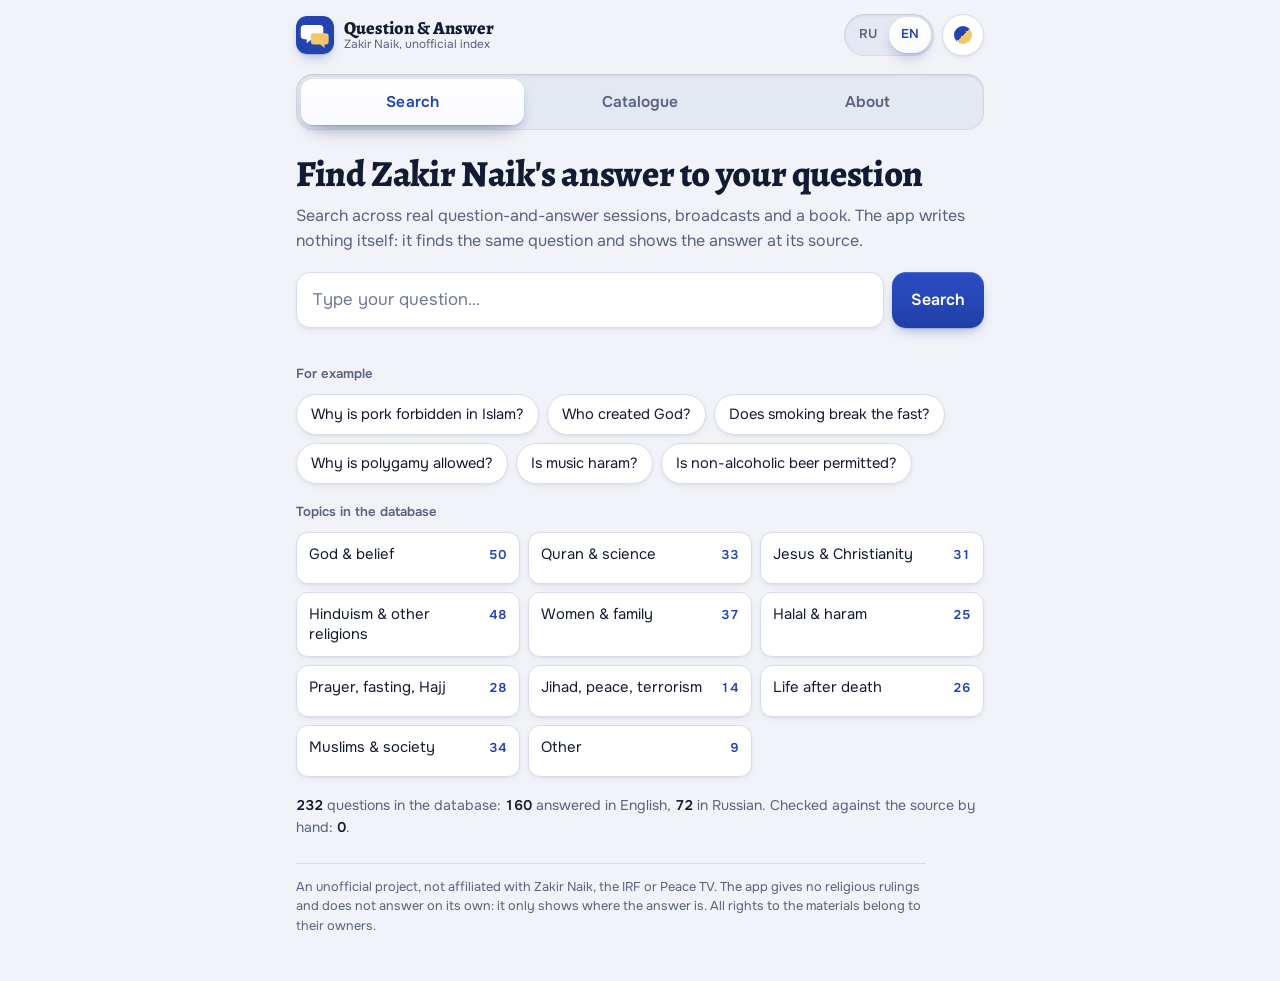
==== index.html @ f10467a1 "Приложение «Вопрос — ответ», версия 2 Поиск по вопросам-ответам Закира Найка: приложение находит так" ====
<!DOCTYPE html>
<html lang="ru">
<head>
<meta charset="utf-8">
<meta name="viewport" content="width=device-width, initial-scale=1">
<title>Поиск по Q&amp;A Закира Найка</title>
<meta name="description" content="Неофициальный указатель: вопрос пользователя — реальный ответ Закира Найка со ссылкой на источник. Search index of Zakir Naik's Q&amp;A sessions, in Russian and English.">
<meta name="theme-color" content="#070D22">
<link rel="manifest" href="manifest.webmanifest">
<link rel="icon" href="icons/icon.svg" type="image/svg+xml">
<link rel="apple-touch-icon" href="icons/icon-192.png">
<script>
/* Тема ставится до отрисовки, чтобы страница не мигала. */
(function () {
  var s = null;
  try { s = localStorage.getItem("qa.skin"); } catch (e) {}
  var root = document.documentElement;
  if (s !== "light" && s !== "navy" && s !== "emerald") {
    var host = root.getAttribute("data-theme");
    var dark = host ? host === "dark" : !!(window.matchMedia && matchMedia("(prefers-color-scheme: dark)").matches);
    s = dark ? "navy" : "light";
  }
  root.setAttribute("data-skin", s);
})();
</script>
<link rel="preconnect" href="https://fonts.googleapis.com">
<link rel="preconnect" href="https://fonts.gstatic.com" crossorigin>
<link rel="stylesheet" href="https://fonts.googleapis.com/css2?family=Alegreya:ital,wght@0,500;0,700;0,800;1,500&family=Onest:wght@400;500;600;700&display=swap">
<link rel="stylesheet" href="styles.css">
</head>
<body>
<div class="app">

  <header class="topbar">
    <a class="brand" href="#search">
      <svg width="38" height="38" viewBox="0 0 64 64" aria-hidden="true">
        <rect class="i-bg" width="64" height="64" rx="15"/>
        <path class="i-a" d="M14 15h26a6 6 0 0 1 6 6v12a6 6 0 0 1-6 6H26l-8 7v-7h-4a6 6 0 0 1-6-6V21a6 6 0 0 1 6-6z"/>
        <path class="i-b" d="M30 29h20a5 5 0 0 1 5 5v9a5 5 0 0 1-5 5h-2v6l-7-6h-11a5 5 0 0 1-5-5v-9a5 5 0 0 1 5-5z"/>
      </svg>
      <span><b data-i18n="brand">Вопрос — ответ</b><small data-i18n="brandSub">Закир Найк, неофициальный указатель</small></span>
    </a>
    <div class="controls">
      <div class="lang" role="group" aria-label="Язык / Language">
        <button type="button" data-lang="ru" aria-pressed="true">RU</button>
        <button type="button" data-lang="en" aria-pressed="false">EN</button>
      </div>
      <div class="skin">
        <button class="skin-btn" type="button" id="skin-btn" aria-haspopup="true" aria-expanded="false" aria-controls="skin-menu" data-i18n-aria="skinLabel" aria-label="Оформление"><i></i></button>
        <div class="skin-menu" id="skin-menu" role="menu">
          <button type="button" role="menuitemradio" data-skin-set="auto" aria-checked="true"><span class="sw" style="--a:#F1F3F8;--b:#070D22"></span><span data-i18n="skinAuto">Как в системе</span><span class="tick">✓</span></button>
          <button type="button" role="menuitemradio" data-skin-set="light" aria-checked="false"><span class="sw" style="--a:#FFFFFF;--b:#2343B0"></span><span data-i18n="skinLight">Светлая</span><span class="tick">✓</span></button>
          <button type="button" role="menuitemradio" data-skin-set="navy" aria-checked="false"><span class="sw" style="--a:#0D1634;--b:#5CC8FF"></span><span data-i18n="skinNavy">Тёмно-синяя</span><span class="tick">✓</span></button>
          <button type="button" role="menuitemradio" data-skin-set="emerald" aria-checked="false"><span class="sw" style="--a:#0D1A15;--b:#5FE3B0"></span><span data-i18n="skinEmerald">Изумрудная</span><span class="tick">✓</span></button>
        </div>
      </div>
    </div>
  </header>

  <nav class="tabs" id="tabs" aria-label="Разделы">
    <span class="thumb" aria-hidden="true"></span>
    <a href="#search" data-view="search" data-i18n="tabSearch" aria-current="page">Поиск</a>
    <a href="#catalog" data-view="catalog" data-i18n="tabCatalog">Каталог</a>
    <a href="#about" data-view="about" data-i18n="tabAbout">О проекте</a>
  </nav>

  <main>
    <!-- ПОИСК -->
    <section class="view" id="view-search">
      <div class="block">
        <h1 data-i18n="h1">Найдите ответ Закира Найка на ваш вопрос</h1>
        <p class="lead" data-i18n="lead">Поиск по реальным сессиям вопросов и ответов, эфирам и книге. Приложение ничего не сочиняет: оно находит такой же вопрос и показывает ответ в источнике.</p>
      </div>

      <form class="search" id="form" role="search">
        <div class="field">
          <input id="q" type="search" autocomplete="off" enterkeyhint="search" data-i18n-ph="placeholder" data-i18n-aria="qLabel" placeholder="Напишите вопрос…" aria-label="Ваш вопрос">
          <button class="clear" type="button" id="clear" data-i18n-aria="clear" aria-label="Очистить" hidden>×</button>
        </div>
        <button class="btn go" type="submit" data-i18n="find">Найти</button>
      </form>

      <section class="results" id="out" aria-live="polite"></section>

      <div id="rest" class="view">
        <div class="block">
          <p class="label" data-i18n="tryLabel">Например</p>
          <div class="chips" id="examples"></div>
        </div>
        <div class="block">
          <p class="label" data-i18n="topicsLabel">Темы в базе</p>
          <div class="topics" id="topics"></div>
        </div>
        <p class="stats" id="stats"></p>
      </div>
    </section>

    <!-- КАТАЛОГ -->
    <section class="view" id="view-catalog" hidden>
      <div class="block">
        <h1 data-i18n="catTitle">Все вопросы в базе</h1>
        <p class="lead" data-i18n="catLead">Вопросы сгруппированы по источникам. Нажмите на вопрос, чтобы открыть ответ.</p>
      </div>
      <div class="filters">
        <label><span data-i18n="fTopic">Тема</span><select id="f-topic"></select></label>
        <label><span data-i18n="fType">Вид источника</span><select id="f-type"></select></label>
        <label><span data-i18n="fLang">Язык ответа</span><select id="f-lang"></select></label>
        <label><span data-i18n="fText">Слово в вопросе</span><input id="f-text" type="search" autocomplete="off"></label>
      </div>
      <p class="stats" id="cat-count"></p>
      <div class="groups" id="groups"></div>
    </section>

    <!-- О ПРОЕКТЕ -->
    <section class="view" id="view-about" hidden>
      <div id="about"></div>
    </section>
  </main>

  <p class="foot" data-i18n="foot">Неофициальный проект. Не связан с Закиром Найком, IRF и Peace TV. Приложение не даёт религиозных заключений и не отвечает от себя: оно только показывает, где находится ответ. Права на материалы принадлежат их правообладателям.</p>
</div>

<noscript><p style="padding:16px">Для работы поиска нужен JavaScript. JavaScript is required.</p></noscript>
<script src="search.js"></script>
<script src="app.js"></script>
</body>
</html>
---- styles.css ----
/* Layout: one reading column for the phone — header, a segmented tab bar, the search field, then answer cards with a source slip.
   Three skins share one set of tokens: light (cool paper, lapis ink, soft shadows), navy (lapis night, azure glow, gold),
   emerald (green night, mint glow). Dark skins get depth from gradients, inner highlights and a neon edge. */
:root {
  /* light — the complete palette lives here */
  --bg: #F1F3F8;
  --bg-art: none;
  --surface: #FFFFFF;
  --surface-top: #FFFFFF;
  --sunken: #E4E8F2;
  --fg: #131A33;
  --muted: #586282;
  --line: #D6DCEB;
  --accent: #2343B0;
  --accent-2: #2343B0;
  --accent-fg: #FFFFFF;
  --accent-soft: #E4EAFB;
  --warn: #7F590C;
  --warn-soft: #F6EBCF;
  --none: #8B3A2F;
  --none-soft: #F6E3DF;

  --e1: 0 1px 2px rgba(19, 26, 51, .05), 0 3px 8px -2px rgba(19, 26, 51, .07);
  --e2: 0 1px 2px rgba(19, 26, 51, .06), 0 14px 30px -12px rgba(19, 26, 51, .22), 0 4px 10px -4px rgba(35, 67, 176, .10);
  --e-press: inset 0 1px 3px rgba(19, 26, 51, .14), inset 0 0 0 1px rgba(19, 26, 51, .03);
  --thumb-bg: linear-gradient(180deg, #FFFFFF, #F9FAFD);
  --thumb-shadow: 0 1px 1px rgba(19, 26, 51, .10), 0 5px 12px -3px rgba(35, 67, 176, .26), 0 14px 22px -14px rgba(19, 26, 51, .40);
  --tab-on: #2343B0;
  --neon-text: none;
  --ring: 0 0 0 3px rgba(35, 67, 176, .18);
  --btn-bg: linear-gradient(180deg, #2B4DC2, #2040A8);
  --btn-shadow: 0 1px 1px rgba(19, 26, 51, .14), 0 6px 14px -6px rgba(35, 67, 176, .55), inset 0 1px 0 rgba(255, 255, 255, .18);
  --edge: #2343B0;
  --edge-glow: none;
  --icon-a: #FFFFFF;
  --icon-b: #F2C76B;

  --display: "Alegreya", "PT Serif", Georgia, "Times New Roman", serif;
  --body: "Onest", system-ui, -apple-system, "Segoe UI", Roboto, "Helvetica Neue", sans-serif;
  --radius: 14px;
  --ease: cubic-bezier(.2, .8, .2, 1);
  --spring: cubic-bezier(.3, 1.35, .5, 1);
  color-scheme: light;
}

/* navy — used for "auto" when the system or the host is dark, and when chosen */
@media (prefers-color-scheme: dark) {
  :root:not([data-theme="light"]):not([data-skin]) {
    --bg: #070D22; --bg-art: radial-gradient(900px 420px at 50% -120px, rgba(92, 200, 255, .13), transparent 70%);
    --surface: #0D1634; --surface-top: #142149; --sunken: #050A1B;
    --fg: #E8EDFF; --muted: #9AA7D1; --line: #24325F;
    --accent: #5CC8FF; --accent-2: #8E9BFF; --accent-fg: #04122B; --accent-soft: #11305C;
    --warn: #F2C76B; --warn-soft: #3A2E12; --none: #FF9F8F; --none-soft: #3B1A1D;
    --e1: inset 0 1px 0 rgba(255, 255, 255, .06), 0 10px 22px -14px rgba(0, 0, 0, .85);
    --e2: inset 0 1px 0 rgba(255, 255, 255, .09), 0 0 0 1px rgba(92, 200, 255, .22), 0 0 26px -6px rgba(92, 200, 255, .32), 0 22px 44px -22px rgba(0, 0, 0, .95);
    --e-press: inset 0 2px 7px rgba(0, 0, 0, .65), inset 0 0 0 1px rgba(255, 255, 255, .04), 0 1px 0 rgba(255, 255, 255, .05);
    --thumb-bg: linear-gradient(180deg, #1F3170, #111D48);
    --thumb-shadow: inset 0 1px 0 rgba(255, 255, 255, .18), inset 0 -10px 14px -10px rgba(92, 200, 255, .45), 0 0 0 1px rgba(92, 200, 255, .60), 0 0 20px rgba(92, 200, 255, .42), 0 10px 20px -8px rgba(0, 0, 0, .9);
    --tab-on: #BFE9FF; --neon-text: 0 0 12px rgba(92, 200, 255, .75);
    --ring: 0 0 0 1px rgba(92, 200, 255, .8), 0 0 0 4px rgba(92, 200, 255, .18), 0 0 24px rgba(92, 200, 255, .28);
    --btn-bg: linear-gradient(180deg, #7AD5FF, #3FB4F2);
    --btn-shadow: inset 0 1px 0 rgba(255, 255, 255, .45), 0 0 0 1px rgba(92, 200, 255, .5), 0 0 18px rgba(92, 200, 255, .40), 0 10px 18px -10px rgba(0, 0, 0, .9);
    --edge: #5CC8FF; --edge-glow: 0 0 12px rgba(92, 200, 255, .9);
    --icon-a: #04122B; --icon-b: #F2C76B;
    color-scheme: dark;
  }
}
:root[data-theme="dark"]:not([data-skin]),
:root[data-skin="navy"] {
  --bg: #070D22; --bg-art: radial-gradient(900px 420px at 50% -120px, rgba(92, 200, 255, .13), transparent 70%);
  --surface: #0D1634; --surface-top: #142149; --sunken: #050A1B;
  --fg: #E8EDFF; --muted: #9AA7D1; --line: #24325F;
  --accent: #5CC8FF; --accent-2: #8E9BFF; --accent-fg: #04122B; --accent-soft: #11305C;
  --warn: #F2C76B; --warn-soft: #3A2E12; --none: #FF9F8F; --none-soft: #3B1A1D;
  --e1: inset 0 1px 0 rgba(255, 255, 255, .06), 0 10px 22px -14px rgba(0, 0, 0, .85);
  --e2: inset 0 1px 0 rgba(255, 255, 255, .09), 0 0 0 1px rgba(92, 200, 255, .22), 0 0 26px -6px rgba(92, 200, 255, .32), 0 22px 44px -22px rgba(0, 0, 0, .95);
  --e-press: inset 0 2px 7px rgba(0, 0, 0, .65), inset 0 0 0 1px rgba(255, 255, 255, .04), 0 1px 0 rgba(255, 255, 255, .05);
  --thumb-bg: linear-gradient(180deg, #1F3170, #111D48);
  --thumb-shadow: inset 0 1px 0 rgba(255, 255, 255, .18), inset 0 -10px 14px -10px rgba(92, 200, 255, .45), 0 0 0 1px rgba(92, 200, 255, .60), 0 0 20px rgba(92, 200, 255, .42), 0 10px 20px -8px rgba(0, 0, 0, .9);
  --tab-on: #BFE9FF; --neon-text: 0 0 12px rgba(92, 200, 255, .75);
  --ring: 0 0 0 1px rgba(92, 200, 255, .8), 0 0 0 4px rgba(92, 200, 255, .18), 0 0 24px rgba(92, 200, 255, .28);
  --btn-bg: linear-gradient(180deg, #7AD5FF, #3FB4F2);
  --btn-shadow: inset 0 1px 0 rgba(255, 255, 255, .45), 0 0 0 1px rgba(92, 200, 255, .5), 0 0 18px rgba(92, 200, 255, .40), 0 10px 18px -10px rgba(0, 0, 0, .9);
  --edge: #5CC8FF; --edge-glow: 0 0 12px rgba(92, 200, 255, .9);
  --icon-a: #04122B; --icon-b: #F2C76B;
  color-scheme: dark;
}
:root[data-skin="emerald"] {
  --bg: #07110D; --bg-art: radial-gradient(900px 420px at 50% -120px, rgba(95, 227, 176, .12), transparent 70%);
  --surface: #0D1A15; --surface-top: #142A22; --sunken: #040B08;
  --fg: #E3EFE9; --muted: #93AAA0; --line: #203A30;
  --accent: #5FE3B0; --accent-2: #9BE86A; --accent-fg: #04160F; --accent-soft: #113A2C;
  --warn: #E7C873; --warn-soft: #33290F; --none: #F0A48E; --none-soft: #36201A;
  --e1: inset 0 1px 0 rgba(255, 255, 255, .05), 0 10px 22px -14px rgba(0, 0, 0, .85);
  --e2: inset 0 1px 0 rgba(255, 255, 255, .08), 0 0 0 1px rgba(95, 227, 176, .22), 0 0 26px -6px rgba(95, 227, 176, .30), 0 22px 44px -22px rgba(0, 0, 0, .95);
  --e-press: inset 0 2px 7px rgba(0, 0, 0, .65), inset 0 0 0 1px rgba(255, 255, 255, .04), 0 1px 0 rgba(255, 255, 255, .05);
  --thumb-bg: linear-gradient(180deg, #1B4A3A, #0F2A21);
  --thumb-shadow: inset 0 1px 0 rgba(255, 255, 255, .16), inset 0 -10px 14px -10px rgba(95, 227, 176, .45), 0 0 0 1px rgba(95, 227, 176, .58), 0 0 20px rgba(95, 227, 176, .38), 0 10px 20px -8px rgba(0, 0, 0, .9);
  --tab-on: #C9F7E4; --neon-text: 0 0 12px rgba(95, 227, 176, .75);
  --ring: 0 0 0 1px rgba(95, 227, 176, .8), 0 0 0 4px rgba(95, 227, 176, .18), 0 0 24px rgba(95, 227, 176, .26);
  --btn-bg: linear-gradient(180deg, #7DEDC2, #45CF9A);
  --btn-shadow: inset 0 1px 0 rgba(255, 255, 255, .45), 0 0 0 1px rgba(95, 227, 176, .5), 0 0 18px rgba(95, 227, 176, .36), 0 10px 18px -10px rgba(0, 0, 0, .9);
  --edge: #5FE3B0; --edge-glow: 0 0 12px rgba(95, 227, 176, .9);
  --icon-a: #04160F; --icon-b: #E7C873;
  color-scheme: dark;
}

* { box-sizing: border-box; }
html { -webkit-text-size-adjust: 100%; }
body {
  margin: 0;
  background-color: var(--bg);
  background-image: var(--bg-art);
  background-repeat: no-repeat;
  color: var(--fg);
  font-family: var(--body);
  font-size: 16px;
  line-height: 1.55;
  -webkit-tap-highlight-color: transparent;
}
[hidden] { display: none !important; }
a { color: var(--accent); }
button, input, select { font: inherit; color: inherit; }
:focus-visible { outline: 2px solid var(--accent); outline-offset: 2px; }
.num { font-variant-numeric: tabular-nums; }

/* smooth cross-fade while the skin changes */
:root.skin-anim, :root.skin-anim * {
  transition: background-color .35s ease, color .35s ease, border-color .35s ease, box-shadow .35s ease !important;
}

.app {
  max-width: 720px;
  margin: 0 auto;
  padding: 14px 16px 44px;
  display: flex;
  flex-direction: column;
  gap: 18px;
}

/* ---------- header ---------- */
.topbar { display: flex; align-items: center; justify-content: space-between; gap: 10px; }
.brand { display: flex; align-items: center; gap: 10px; text-decoration: none; color: var(--fg); min-width: 0; }
.brand svg { flex: none; border-radius: 11px; box-shadow: var(--btn-shadow); }
.brand .i-bg { fill: var(--accent); }
.brand .i-a { fill: var(--icon-a); }
.brand .i-b { fill: var(--icon-b); }
.brand b { font-family: var(--display); font-weight: 800; font-size: 1.14rem; line-height: 1.1; display: block; }
.brand small { display: block; color: var(--muted); font-size: .74rem; line-height: 1.25; }
.controls { display: flex; align-items: center; gap: 8px; flex: none; }

.lang { display: flex; border-radius: 99px; padding: 3px; background: var(--sunken); box-shadow: var(--e-press); }
.lang button {
  border: 0; background: transparent; cursor: pointer; border-radius: 99px;
  font-size: .8rem; font-weight: 600; min-width: 42px; min-height: 36px; color: var(--muted);
  transition: color .25s ease, background-color .25s ease, box-shadow .25s ease;
}
.lang button[aria-pressed="true"] { background: var(--thumb-bg); color: var(--tab-on); box-shadow: var(--thumb-shadow); text-shadow: var(--neon-text); }

.skin { position: relative; }
.skin-btn {
  width: 42px; height: 42px; border-radius: 50%; border: 1px solid var(--line); cursor: pointer;
  background: linear-gradient(180deg, var(--surface-top), var(--surface)); box-shadow: var(--e1);
  display: grid; place-items: center; transition: transform .2s var(--ease), box-shadow .25s ease;
}
.skin-btn:active { transform: scale(.94); }
.skin-btn i { width: 18px; height: 18px; border-radius: 50%; background: linear-gradient(135deg, var(--accent) 0 50%, var(--icon-b) 50% 100%); box-shadow: var(--edge-glow); }
.skin-menu {
  position: absolute; z-index: 20; right: 0; top: calc(100% + 8px); width: 208px; padding: 6px;
  background: linear-gradient(180deg, var(--surface-top), var(--surface)); border: 1px solid var(--line); border-radius: 14px; box-shadow: var(--e2);
  display: flex; flex-direction: column; gap: 2px;
  transform-origin: calc(100% - 20px) 0;
  opacity: 0; transform: translateY(-8px) scale(.94); visibility: hidden; pointer-events: none;
  transition: opacity .2s ease, transform .28s var(--spring), visibility 0s linear .28s;
}
.skin-menu.open { opacity: 1; transform: none; visibility: visible; pointer-events: auto; transition: opacity .2s ease, transform .28s var(--spring), visibility 0s; }
.skin-menu button {
  display: grid; grid-template-columns: 26px minmax(0, 1fr) 16px; align-items: center; gap: 10px;
  border: 0; background: transparent; cursor: pointer; border-radius: 10px; padding: 9px 10px; min-height: 44px; text-align: left; font-size: .94rem;
}
.skin-menu button:hover { background: var(--accent-soft); }
.skin-menu .sw { width: 26px; height: 26px; border-radius: 50%; border: 1px solid rgba(128, 140, 180, .45); background: linear-gradient(135deg, var(--a) 0 50%, var(--b) 50% 100%); }
.skin-menu .tick { color: var(--accent); font-weight: 700; visibility: hidden; }
.skin-menu button[aria-checked="true"] .tick { visibility: visible; }
.skin-menu button[aria-checked="true"] { font-weight: 600; }

/* ---------- tabs: a pressed-in track and a raised thumb that slides ---------- */
.tabs {
  position: relative; isolation: isolate;
  display: grid; grid-template-columns: repeat(3, minmax(0, 1fr)); gap: 4px;
  padding: 5px; border-radius: 17px; background: var(--sunken); box-shadow: var(--e-press);
}
.tabs .thumb {
  position: absolute; z-index: 0; top: 5px; bottom: 5px; left: 5px;
  width: calc((100% - 18px) / 3); border-radius: 12px;
  background: var(--thumb-bg); box-shadow: var(--thumb-shadow);
  transform: translateX(calc(var(--i, 0) * (100% + 4px)));
  transition: transform .46s var(--spring);
}
.tabs a {
  position: relative; z-index: 1;
  text-align: center; text-decoration: none; color: var(--muted); font-weight: 600; font-size: .97rem; letter-spacing: .005em;
  padding: 10px 6px; border-radius: 12px; min-height: 46px; display: flex; align-items: center; justify-content: center;
  transition: color .3s ease, text-shadow .3s ease;
}
.tabs a:hover { color: var(--fg); }
.tabs a[aria-current="page"] { color: var(--tab-on); text-shadow: var(--neon-text); }

/* ---------- search ---------- */
.view { display: flex; flex-direction: column; gap: 18px; }
h1 { font-family: var(--display); font-weight: 800; font-size: clamp(1.7rem, 6.6vw, 2.3rem); line-height: 1.1; margin: 6px 0 0; text-wrap: balance; letter-spacing: -.01em; }
h2 { font-family: var(--display); font-weight: 700; font-size: 1.28rem; line-height: 1.2; margin: 0; text-wrap: balance; }
.lead { color: var(--muted); margin: 0; max-width: 62ch; }

.search { display: flex; gap: 8px; align-items: stretch; }
.search .field { position: relative; flex: 1; min-width: 0; }
.search input {
  width: 100%; min-height: 56px; padding: 12px 44px 12px 16px;
  border: 1.5px solid var(--line); border-radius: var(--radius);
  background: linear-gradient(180deg, var(--surface), var(--surface-top)); font-size: 1.05rem; box-shadow: var(--e1);
  transition: border-color .25s ease, box-shadow .3s ease;
}
.search input::placeholder { color: var(--muted); opacity: .85; }
.search input:focus { outline: none; border-color: var(--accent); box-shadow: var(--ring); }
.search input::-webkit-search-cancel-button { display: none; }
.search .clear {
  position: absolute; right: 4px; top: 50%; transform: translateY(-50%);
  width: 40px; height: 40px; border: 0; background: transparent; color: var(--muted); cursor: pointer; font-size: 1.3rem; line-height: 1; border-radius: 8px;
}
.btn {
  display: inline-flex; align-items: center; justify-content: center; gap: 8px;
  min-height: 44px; padding: 9px 16px; border-radius: 11px; cursor: pointer;
  font-weight: 600; font-size: .95rem; text-decoration: none; text-align: center;
  border: 0; background: var(--btn-bg); color: var(--accent-fg); box-shadow: var(--btn-shadow);
  transition: transform .18s var(--ease), box-shadow .25s ease, filter .2s ease;
}
.btn:hover { filter: brightness(1.06); }
.btn:active { transform: translateY(1px) scale(.985); }
.btn.ghost { background: transparent; color: var(--accent); box-shadow: inset 0 0 0 1.5px var(--accent); }
.btn.quiet { background: transparent; color: var(--muted); font-weight: 500; box-shadow: inset 0 0 0 1px var(--line); }
.btn.go { min-width: 92px; min-height: 56px; border-radius: var(--radius); font-size: 1rem; }
.btn[aria-expanded="true"] { filter: saturate(.85); }

.block { display: flex; flex-direction: column; gap: 10px; }
.label { font-size: .82rem; font-weight: 600; color: var(--muted); margin: 0; }
.chips { display: flex; flex-wrap: wrap; gap: 8px; }
.chip {
  border: 1px solid var(--line); background: linear-gradient(180deg, var(--surface-top), var(--surface)); color: var(--fg); cursor: pointer;
  border-radius: 99px; padding: 8px 14px; font-size: .92rem; min-height: 40px; text-align: left; box-shadow: var(--e1);
  transition: border-color .2s ease, transform .18s var(--ease);
}
.chip:hover { border-color: var(--accent); }
.chip:active { transform: scale(.97); }

.topics { display: grid; grid-template-columns: repeat(2, minmax(0, 1fr)); gap: 8px; }
@media (min-width: 560px) { .topics { grid-template-columns: repeat(3, minmax(0, 1fr)); } }
.topic {
  display: flex; justify-content: space-between; align-items: baseline; gap: 8px;
  border: 1px solid var(--line); background: linear-gradient(180deg, var(--surface-top), var(--surface)); color: var(--fg); cursor: pointer;
  border-radius: 12px; padding: 12px; text-align: left; min-height: 52px; font-size: .93rem; line-height: 1.3; box-shadow: var(--e1);
  transition: border-color .2s ease, transform .18s var(--ease);
}
.topic:hover { border-color: var(--accent); }
.topic:active { transform: scale(.98); }
.topic span:last-child { font-size: .8rem; color: var(--accent); font-variant-numeric: tabular-nums; font-weight: 600; }
.stats { color: var(--muted); font-size: .88rem; margin: 0; }
.stats b { color: var(--fg); font-weight: 600; font-variant-numeric: tabular-nums; }

/* ---------- results ---------- */
.results { display: flex; flex-direction: column; gap: 12px; }
.status { display: flex; flex-direction: column; gap: 6px; align-items: flex-start; }
.pill {
  font-size: .78rem; font-weight: 600; padding: 4px 11px 4px 9px; border-radius: 99px;
  display: inline-flex; align-items: center; gap: 7px;
}
.pill::before { content: ""; width: 7px; height: 7px; border-radius: 50%; background: currentColor; box-shadow: 0 0 8px currentColor; }
.pill.ok { background: var(--accent-soft); color: var(--accent); }
.pill.near { background: var(--warn-soft); color: var(--warn); }
.pill.none { background: var(--none-soft); color: var(--none); }
.status p { margin: 0; color: var(--muted); max-width: 62ch; }
.subhead { margin: 10px 0 0; font-size: .82rem; font-weight: 600; color: var(--muted); }

.card {
  position: relative;
  background: linear-gradient(180deg, var(--surface-top), var(--surface)); border: 1px solid var(--line); border-radius: var(--radius);
  padding: 14px 16px; display: flex; flex-direction: column; gap: 10px; min-width: 0; box-shadow: var(--e1);
}
.card.top { border-color: transparent; box-shadow: var(--e2); padding-left: 20px; }
.card.top::before {
  content: ""; position: absolute; left: 7px; top: 14px; bottom: 14px; width: 3px; border-radius: 3px;
  background: linear-gradient(180deg, var(--edge), var(--accent-2)); box-shadow: var(--edge-glow);
}
.eyebrow { display: flex; flex-wrap: wrap; gap: 4px 10px; align-items: center; font-size: .78rem; color: var(--muted); }
.eyebrow .kind { color: var(--accent); font-weight: 600; }
.eyebrow .flag { border: 1px solid var(--line); border-radius: 6px; padding: 0 6px; }
.eyebrow .flag.warn { color: var(--warn); border-color: transparent; background: var(--warn-soft); }
.eyebrow .score { margin-left: auto; font-variant-numeric: tabular-nums; }
.q { margin: 0; font-weight: 600; font-size: 1.04rem; line-height: 1.35; overflow-wrap: anywhere; }
.card.top .q { font-family: var(--display); font-weight: 700; font-size: 1.42rem; line-height: 1.18; }
.orig { margin: -4px 0 0; color: var(--muted); font-size: .88rem; font-style: italic; overflow-wrap: anywhere; }
.actions { display: flex; flex-wrap: wrap; gap: 8px; }
.actions .btn { flex: 1 1 auto; }
.actions .btn.quiet { flex: 0 0 auto; }
.btn.icon { width: 46px; padding: 0; }

/* things that drop open: the player, the reader, a catalogue card */
.reveal { display: grid; grid-template-rows: 0fr; opacity: 0; transition: grid-template-rows .42s var(--ease), opacity .3s ease; }
.reveal > .reveal-in { min-height: 0; overflow: hidden; }
.reveal.open { grid-template-rows: 1fr; opacity: 1; }
.reveal.done > .reveal-in { overflow: visible; }
.player-slot:empty { display: none; }

/* in-app player */
.media { border-radius: 12px; overflow: hidden; background: var(--sunken); border: 1px solid var(--line); box-shadow: var(--e1); }
.media .frame { position: relative; width: 100%; aspect-ratio: 16 / 9; background: #000; }
.media .frame iframe, .media .frame video { position: absolute; inset: 0; width: 100%; height: 100%; border: 0; }
.media .poster {
  position: absolute; inset: 0; display: flex; flex-direction: column; align-items: center; justify-content: center; gap: 10px; padding: 16px; text-align: center;
  color: #E8EDFF; font-size: .9rem; line-height: 1.4;
  background: radial-gradient(420px 220px at 50% 40%, rgba(92, 200, 255, .22), transparent 70%), linear-gradient(180deg, #111D48, #070D22);
}
.media .poster .ring { width: 58px; height: 58px; border-radius: 50%; display: grid; place-items: center; font-size: 1.3rem; background: rgba(255, 255, 255, .10); box-shadow: 0 0 0 1px rgba(255, 255, 255, .28), 0 0 26px rgba(92, 200, 255, .5); }
.media .poster p { margin: 0; max-width: 34ch; }
.media-audio { padding: 12px; display: flex; flex-direction: column; gap: 10px; }
.media-audio audio { width: 100%; height: 44px; }
.speeds { display: flex; flex-wrap: wrap; gap: 5px; align-items: center; font-size: .82rem; color: var(--muted); }
.speeds button { border: 1px solid var(--line); background: transparent; border-radius: 99px; min-width: 44px; padding: 0 8px; min-height: 34px; cursor: pointer; font-size: .82rem; font-variant-numeric: tabular-nums; }
.speeds button[aria-pressed="true"] { background: var(--accent-soft); color: var(--accent); border-color: transparent; font-weight: 600; }
.media-bar { display: flex; align-items: center; gap: 10px; padding: 8px 8px 8px 12px; font-size: .84rem; color: var(--muted); min-width: 0; }
.media-bar .where { flex: 1; min-width: 0; overflow-wrap: anywhere; }
.media-bar a { font-weight: 600; white-space: nowrap; }
.media-bar .x { flex: none; width: 36px; height: 36px; border: 0; border-radius: 50%; background: transparent; color: var(--muted); cursor: pointer; font-size: 1.1rem; }
.media-bar .x:hover { background: var(--accent-soft); color: var(--accent); }

/* reader: answer text with its source line */
.reader { border: 1px solid var(--line); border-radius: 12px; background: var(--surface); box-shadow: var(--e1); overflow: hidden; }
.reader .text { padding: 14px 16px 6px; max-width: 68ch; font-family: var(--display); font-size: 1.12rem; line-height: 1.6; white-space: pre-wrap; overflow-wrap: anywhere; }
.reader .src { margin: 0; padding: 10px 16px 12px; border-top: 1px dashed var(--line); font-size: .84rem; color: var(--muted); overflow-wrap: anywhere; }
.reader .src a { font-weight: 600; }

/* source slip: the citation under every answer */
.slip { border-top: 1px dashed var(--line); padding-top: 10px; display: grid; grid-template-columns: 5.6em minmax(0, 1fr); gap: 4px 12px; font-size: .86rem; margin: 0; }
.slip dt { font-size: .78rem; color: var(--muted); padding-top: 1px; }
.slip dd { margin: 0; min-width: 0; overflow-wrap: anywhere; }
.slip .also { display: flex; flex-direction: column; gap: 2px; }
.note { margin: 0; font-size: .86rem; color: var(--muted); border-left: 2px solid var(--line); padding-left: 10px; }
.more { align-self: center; }

/* ---------- catalogue ---------- */
.filters { display: grid; grid-template-columns: repeat(2, minmax(0, 1fr)); gap: 8px; }
.filters label { display: flex; flex-direction: column; gap: 4px; font-size: .8rem; color: var(--muted); min-width: 0; }
.filters select, .filters input {
  min-height: 44px; padding: 8px 10px; border: 1.5px solid var(--line); border-radius: 11px; background: var(--surface); width: 100%; font-size: .95rem;
  transition: border-color .25s ease, box-shadow .3s ease;
}
.filters select:focus, .filters input:focus { outline: none; border-color: var(--accent); box-shadow: var(--ring); }
.groups { display: flex; flex-direction: column; gap: 8px; }
.group { background: linear-gradient(180deg, var(--surface-top), var(--surface)); border: 1px solid var(--line); border-radius: var(--radius); box-shadow: var(--e1); overflow: hidden; }
.group > summary {
  cursor: pointer; padding: 13px 14px; display: flex; gap: 10px; justify-content: space-between; align-items: center;
  font-weight: 600; line-height: 1.3; list-style: none;
}
.group > summary::-webkit-details-marker { display: none; }
.group > summary .ttl { flex: 1; min-width: 0; overflow-wrap: anywhere; }
.group > summary .cnt { font-size: .8rem; color: var(--accent); flex: none; font-variant-numeric: tabular-nums; }
.group > summary .chev { flex: none; width: 9px; height: 9px; border-right: 2px solid var(--muted); border-bottom: 2px solid var(--muted); transform: rotate(45deg) translate(-2px, -2px); transition: transform .35s var(--ease); }
.group[open] > summary .chev { transform: rotate(225deg) translate(-2px, -2px); }
.group[open].closing > summary .chev { transform: rotate(45deg) translate(-2px, -2px); }
.group .dbody { overflow: hidden; }
.rows { list-style: none; margin: 0; padding: 0 8px 8px; display: flex; flex-direction: column; }
.rows li { border-top: 1px dashed var(--line); }
.row { display: grid; grid-template-columns: 4.9em minmax(0, 1fr); gap: 10px; width: 100%; text-align: left; border: 0; background: transparent; cursor: pointer; padding: 10px 6px; font-size: .93rem; line-height: 1.35; border-radius: 8px; transition: background-color .2s ease; }
.row:hover, .row[aria-expanded="true"] { background: var(--accent-soft); }
.row .loc { font-size: .78rem; color: var(--muted); font-variant-numeric: tabular-nums; padding-top: 2px; }
.rows .card { margin: 6px 0 12px; }
.empty { color: var(--muted); margin: 0; }

/* ---------- about ---------- */
.prose { display: flex; flex-direction: column; gap: 10px; max-width: 65ch; }
.prose p, .prose ul, .prose ol { margin: 0; }
.prose ul, .prose ol { padding-left: 1.2em; display: flex; flex-direction: column; gap: 6px; }
.panel { background: linear-gradient(180deg, var(--surface-top), var(--surface)); border: 1px solid var(--line); border-radius: var(--radius); padding: 14px 16px; display: flex; flex-direction: column; gap: 10px; box-shadow: var(--e1); }
.legend { display: grid; grid-template-columns: auto minmax(0, 1fr); gap: 8px 12px; align-items: start; font-size: .92rem; margin: 0; }
.legend dt { margin: 0; }
.legend dd { margin: 0; color: var(--muted); }
.srclist { list-style: none; margin: 0; padding: 0; display: flex; flex-direction: column; }
.srclist li { border-top: 1px dashed var(--line); padding: 10px 0; display: flex; flex-direction: column; gap: 2px; font-size: .92rem; }
.srclist li:first-child { border-top: 0; padding-top: 0; }
.srclist .st { font-size: .78rem; font-weight: 600; color: var(--muted); }
.srclist .st.used { color: var(--accent); }
.srclist .st.partial { color: var(--warn); }
.srclist a { font-weight: 600; overflow-wrap: anywhere; }
.srclist p { margin: 0; color: var(--muted); }
.filebox { display: flex; flex-wrap: wrap; gap: 8px; align-items: center; }
.filebox input[type="file"] { max-width: 100%; font-size: .9rem; }
.foot { color: var(--muted); font-size: .8rem; margin: 6px 0 0; border-top: 1px solid var(--line); padding-top: 14px; max-width: 70ch; }

.toast {
  position: fixed; left: 50%; bottom: 22px; z-index: 30; max-width: calc(100% - 32px);
  background: var(--fg); color: var(--bg); padding: 10px 16px; border-radius: 12px; font-size: .9rem; box-shadow: var(--e2);
  opacity: 0; transform: translate(-50%, 14px) scale(.96); pointer-events: none;
  transition: opacity .25s ease, transform .35s var(--spring);
}
.toast.show { opacity: 1; transform: translate(-50%, 0); }

/* ---------- motion that answers an action ---------- */
@keyframes rise { from { opacity: 0; transform: translateY(12px); } to { opacity: 1; transform: none; } }
@keyframes view-in { from { opacity: 0; transform: translateY(8px); } to { opacity: 1; transform: none; } }
.view.enter { animation: view-in .34s var(--ease) both; }
.results.fresh > * { animation: rise .42s var(--ease) both; animation-delay: calc(var(--n, 0) * 55ms); }

@media (prefers-reduced-motion: reduce) {
  *, *::before, *::after { animation-duration: .01ms !important; animation-delay: 0s !important; transition-duration: .01ms !important; }
}
@media (max-width: 380px) {
  .btn.go { min-width: 72px; padding: 9px 10px; }
  .slip { grid-template-columns: 4.8em minmax(0, 1fr); }
  .brand small { display: none; }
}
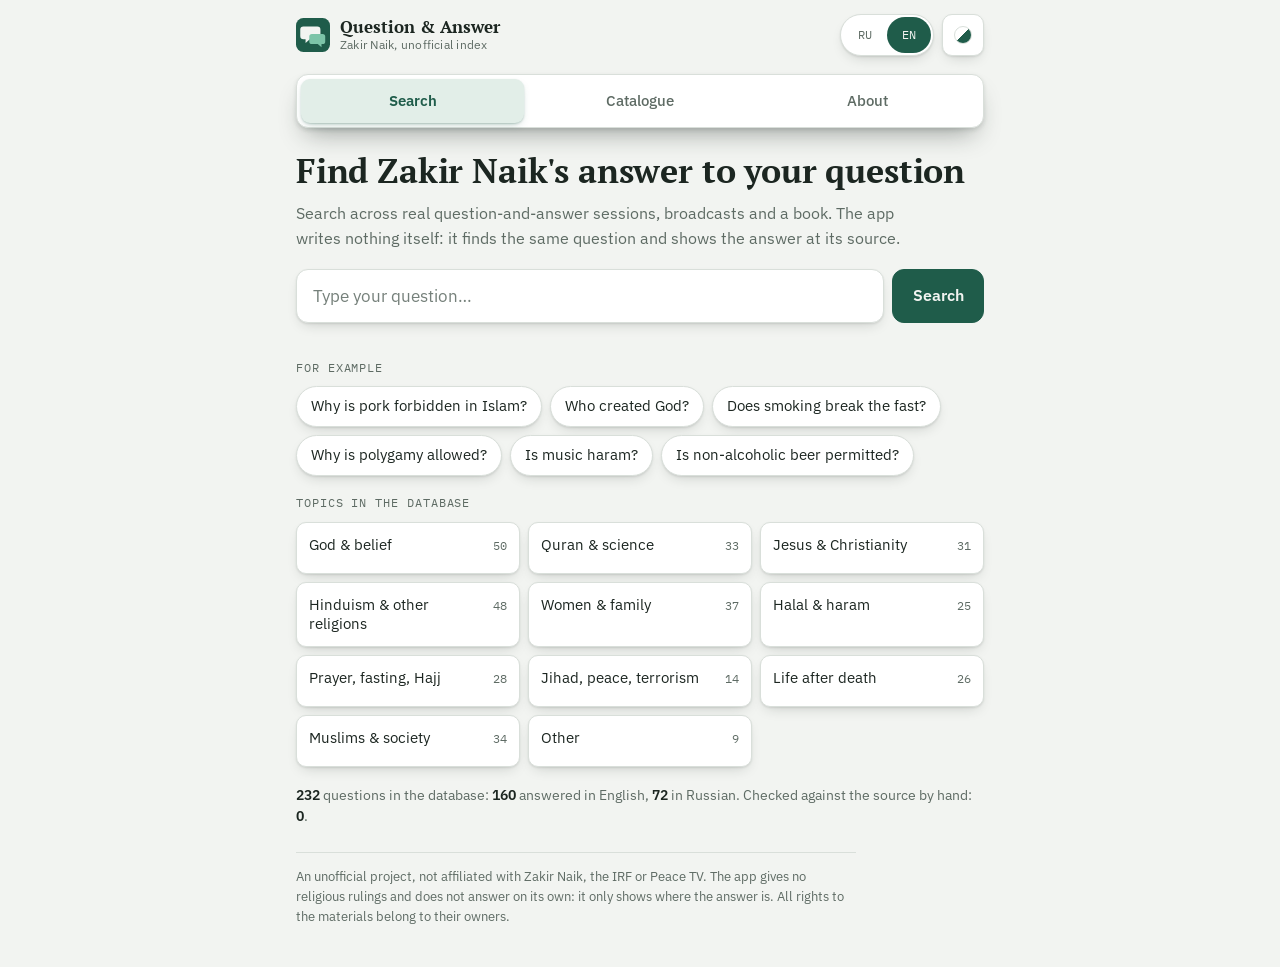
==== commit a6571403: "Прежнее оформление, три темы и быстрые анимации - возвращён вид первой версии: PT Serif, IBM Plex, п" ====
--- a/index.html
+++ b/index.html
@@ -5,7 +5,7 @@
 <meta name="viewport" content="width=device-width, initial-scale=1">
 <title>Поиск по Q&amp;A Закира Найка</title>
 <meta name="description" content="Неофициальный указатель: вопрос пользователя — реальный ответ Закира Найка со ссылкой на источник. Search index of Zakir Naik's Q&amp;A sessions, in Russian and English.">
-<meta name="theme-color" content="#070D22">
+<meta name="theme-color" content="#121815">
 <link rel="manifest" href="manifest.webmanifest">
 <link rel="icon" href="icons/icon.svg" type="image/svg+xml">
 <link rel="apple-touch-icon" href="icons/icon-192.png">
@@ -15,17 +15,17 @@
   var s = null;
   try { s = localStorage.getItem("qa.skin"); } catch (e) {}
   var root = document.documentElement;
-  if (s !== "light" && s !== "navy" && s !== "emerald") {
+  if (s !== "light" && s !== "navy" && s !== "forest") {
     var host = root.getAttribute("data-theme");
     var dark = host ? host === "dark" : !!(window.matchMedia && matchMedia("(prefers-color-scheme: dark)").matches);
-    s = dark ? "navy" : "light";
+    s = dark ? "forest" : "light";
   }
   root.setAttribute("data-skin", s);
 })();
 </script>
 <link rel="preconnect" href="https://fonts.googleapis.com">
 <link rel="preconnect" href="https://fonts.gstatic.com" crossorigin>
-<link rel="stylesheet" href="https://fonts.googleapis.com/css2?family=Alegreya:ital,wght@0,500;0,700;0,800;1,500&family=Onest:wght@400;500;600;700&display=swap">
+<link rel="stylesheet" href="https://fonts.googleapis.com/css2?family=PT+Serif:wght@700&family=IBM+Plex+Sans:wght@400;500;600&family=IBM+Plex+Mono:wght@400;500&display=swap">
 <link rel="stylesheet" href="styles.css">
 </head>
 <body>
@@ -33,10 +33,10 @@
 
   <header class="topbar">
     <a class="brand" href="#search">
-      <svg width="38" height="38" viewBox="0 0 64 64" aria-hidden="true">
-        <rect class="i-bg" width="64" height="64" rx="15"/>
-        <path class="i-a" d="M14 15h26a6 6 0 0 1 6 6v12a6 6 0 0 1-6 6H26l-8 7v-7h-4a6 6 0 0 1-6-6V21a6 6 0 0 1 6-6z"/>
-        <path class="i-b" d="M30 29h20a5 5 0 0 1 5 5v9a5 5 0 0 1-5 5h-2v6l-7-6h-11a5 5 0 0 1-5-5v-9a5 5 0 0 1 5-5z"/>
+      <svg width="34" height="34" viewBox="0 0 64 64" aria-hidden="true">
+        <rect class="i-bg" width="64" height="64" rx="14"/>
+        <path class="i-a" d="M14 16h26a6 6 0 0 1 6 6v12a6 6 0 0 1-6 6H26l-8 7v-7h-4a6 6 0 0 1-6-6V22a6 6 0 0 1 6-6z"/>
+        <path class="i-b" d="M30 30h20a5 5 0 0 1 5 5v9a5 5 0 0 1-5 5h-2v6l-7-6h-11a5 5 0 0 1-5-5v-9a5 5 0 0 1 5-5z"/>
       </svg>
       <span><b data-i18n="brand">Вопрос — ответ</b><small data-i18n="brandSub">Закир Найк, неофициальный указатель</small></span>
     </a>
@@ -48,10 +48,10 @@
       <div class="skin">
         <button class="skin-btn" type="button" id="skin-btn" aria-haspopup="true" aria-expanded="false" aria-controls="skin-menu" data-i18n-aria="skinLabel" aria-label="Оформление"><i></i></button>
         <div class="skin-menu" id="skin-menu" role="menu">
-          <button type="button" role="menuitemradio" data-skin-set="auto" aria-checked="true"><span class="sw" style="--a:#F1F3F8;--b:#070D22"></span><span data-i18n="skinAuto">Как в системе</span><span class="tick">✓</span></button>
-          <button type="button" role="menuitemradio" data-skin-set="light" aria-checked="false"><span class="sw" style="--a:#FFFFFF;--b:#2343B0"></span><span data-i18n="skinLight">Светлая</span><span class="tick">✓</span></button>
-          <button type="button" role="menuitemradio" data-skin-set="navy" aria-checked="false"><span class="sw" style="--a:#0D1634;--b:#5CC8FF"></span><span data-i18n="skinNavy">Тёмно-синяя</span><span class="tick">✓</span></button>
-          <button type="button" role="menuitemradio" data-skin-set="emerald" aria-checked="false"><span class="sw" style="--a:#0D1A15;--b:#5FE3B0"></span><span data-i18n="skinEmerald">Изумрудная</span><span class="tick">✓</span></button>
+          <button type="button" role="menuitemradio" data-skin-set="auto" aria-checked="true"><span class="sw" style="--a:#F2F4F1;--b:#121815"></span><span data-i18n="skinAuto">Как в системе</span><span class="tick">✓</span></button>
+          <button type="button" role="menuitemradio" data-skin-set="forest" aria-checked="false"><span class="sw" style="--a:#1A221E;--b:#7CC4A8"></span><span data-i18n="skinForest">Тёмная</span><span class="tick">✓</span></button>
+          <button type="button" role="menuitemradio" data-skin-set="navy" aria-checked="false"><span class="sw" style="--a:#131C38;--b:#8DB4EE"></span><span data-i18n="skinNavy">Нави</span><span class="tick">✓</span></button>
+          <button type="button" role="menuitemradio" data-skin-set="light" aria-checked="false"><span class="sw" style="--a:#FFFFFF;--b:#1F5C4A"></span><span data-i18n="skinLight">Светлая</span><span class="tick">✓</span></button>
         </div>
       </div>
     </div>
--- a/styles.css
+++ b/styles.css
@@ -1,107 +1,60 @@
-/* Layout: one reading column for the phone — header, a segmented tab bar, the search field, then answer cards with a source slip.
-   Three skins share one set of tokens: light (cool paper, lapis ink, soft shadows), navy (lapis night, azure glow, gold),
-   emerald (green night, mint glow). Dark skins get depth from gradients, inner highlights and a neon edge. */
+/* Layout: one narrow reading column for the phone; search on top, answer card, then a "source slip" under every answer.
+   Оформление первой версии. Три темы на одних и тех же переменных: светлая, тёмная (прежняя) и нави.
+   Блоки отделены от фона тенью (--shade), вкладки — более заметной (--shade-tabs). Анимации короткие: 0,14–0,26 с. */
 :root {
-  /* light — the complete palette lives here */
-  --bg: #F1F3F8;
-  --bg-art: none;
+  --bg: #F2F4F1;
   --surface: #FFFFFF;
-  --surface-top: #FFFFFF;
-  --sunken: #E4E8F2;
-  --fg: #131A33;
-  --muted: #586282;
-  --line: #D6DCEB;
-  --accent: #2343B0;
-  --accent-2: #2343B0;
-  --accent-fg: #FFFFFF;
-  --accent-soft: #E4EAFB;
-  --warn: #7F590C;
-  --warn-soft: #F6EBCF;
-  --none: #8B3A2F;
-  --none-soft: #F6E3DF;
-
-  --e1: 0 1px 2px rgba(19, 26, 51, .05), 0 3px 8px -2px rgba(19, 26, 51, .07);
-  --e2: 0 1px 2px rgba(19, 26, 51, .06), 0 14px 30px -12px rgba(19, 26, 51, .22), 0 4px 10px -4px rgba(35, 67, 176, .10);
-  --e-press: inset 0 1px 3px rgba(19, 26, 51, .14), inset 0 0 0 1px rgba(19, 26, 51, .03);
-  --thumb-bg: linear-gradient(180deg, #FFFFFF, #F9FAFD);
-  --thumb-shadow: 0 1px 1px rgba(19, 26, 51, .10), 0 5px 12px -3px rgba(35, 67, 176, .26), 0 14px 22px -14px rgba(19, 26, 51, .40);
-  --tab-on: #2343B0;
-  --neon-text: none;
-  --ring: 0 0 0 3px rgba(35, 67, 176, .18);
-  --btn-bg: linear-gradient(180deg, #2B4DC2, #2040A8);
-  --btn-shadow: 0 1px 1px rgba(19, 26, 51, .14), 0 6px 14px -6px rgba(35, 67, 176, .55), inset 0 1px 0 rgba(255, 255, 255, .18);
-  --edge: #2343B0;
-  --edge-glow: none;
-  --icon-a: #FFFFFF;
-  --icon-b: #F2C76B;
-
-  --display: "Alegreya", "PT Serif", Georgia, "Times New Roman", serif;
-  --body: "Onest", system-ui, -apple-system, "Segoe UI", Roboto, "Helvetica Neue", sans-serif;
-  --radius: 14px;
+  --fg: #1C2621;
+  --muted: #5E6B64;
+  --line: #D9DFDA;
+  --accent: #1F5C4A;
+  --accent-fg: #F2F4F1;
+  --accent-soft: #E2EEE8;
+  --warn: #7A5C14;
+  --warn-soft: #F5EDD9;
+  --none: #6B4A3A;
+  --none-soft: #F1E6E0;
+  --shade: 0 1px 2px rgba(28, 38, 33, .10), 0 6px 14px -6px rgba(28, 38, 33, .22);
+  --shade-tabs: 0 2px 4px rgba(28, 38, 33, .12), 0 14px 26px -10px rgba(28, 38, 33, .42);
+  --shade-thumb: 0 1px 2px rgba(31, 92, 74, .22), 0 4px 10px -4px rgba(31, 92, 74, .35);
+  --icon-bg: #1F5C4A; --icon-a: #F2F4F1; --icon-b: #7CC4A8;
+  --display: "PT Serif", Georgia, "Times New Roman", serif;
+  --body: "IBM Plex Sans", system-ui, -apple-system, "Segoe UI", Roboto, sans-serif;
+  --mono: "IBM Plex Mono", ui-monospace, "SFMono-Regular", Menlo, Consolas, monospace;
+  --radius: 12px;
   --ease: cubic-bezier(.2, .8, .2, 1);
-  --spring: cubic-bezier(.3, 1.35, .5, 1);
   color-scheme: light;
 }
-
-/* navy — used for "auto" when the system or the host is dark, and when chosen */
+/* тёмная (прежняя): для режима «как в системе» и по выбору */
 @media (prefers-color-scheme: dark) {
   :root:not([data-theme="light"]):not([data-skin]) {
-    --bg: #070D22; --bg-art: radial-gradient(900px 420px at 50% -120px, rgba(92, 200, 255, .13), transparent 70%);
-    --surface: #0D1634; --surface-top: #142149; --sunken: #050A1B;
-    --fg: #E8EDFF; --muted: #9AA7D1; --line: #24325F;
-    --accent: #5CC8FF; --accent-2: #8E9BFF; --accent-fg: #04122B; --accent-soft: #11305C;
-    --warn: #F2C76B; --warn-soft: #3A2E12; --none: #FF9F8F; --none-soft: #3B1A1D;
-    --e1: inset 0 1px 0 rgba(255, 255, 255, .06), 0 10px 22px -14px rgba(0, 0, 0, .85);
-    --e2: inset 0 1px 0 rgba(255, 255, 255, .09), 0 0 0 1px rgba(92, 200, 255, .22), 0 0 26px -6px rgba(92, 200, 255, .32), 0 22px 44px -22px rgba(0, 0, 0, .95);
-    --e-press: inset 0 2px 7px rgba(0, 0, 0, .65), inset 0 0 0 1px rgba(255, 255, 255, .04), 0 1px 0 rgba(255, 255, 255, .05);
-    --thumb-bg: linear-gradient(180deg, #1F3170, #111D48);
-    --thumb-shadow: inset 0 1px 0 rgba(255, 255, 255, .18), inset 0 -10px 14px -10px rgba(92, 200, 255, .45), 0 0 0 1px rgba(92, 200, 255, .60), 0 0 20px rgba(92, 200, 255, .42), 0 10px 20px -8px rgba(0, 0, 0, .9);
-    --tab-on: #BFE9FF; --neon-text: 0 0 12px rgba(92, 200, 255, .75);
-    --ring: 0 0 0 1px rgba(92, 200, 255, .8), 0 0 0 4px rgba(92, 200, 255, .18), 0 0 24px rgba(92, 200, 255, .28);
-    --btn-bg: linear-gradient(180deg, #7AD5FF, #3FB4F2);
-    --btn-shadow: inset 0 1px 0 rgba(255, 255, 255, .45), 0 0 0 1px rgba(92, 200, 255, .5), 0 0 18px rgba(92, 200, 255, .40), 0 10px 18px -10px rgba(0, 0, 0, .9);
-    --edge: #5CC8FF; --edge-glow: 0 0 12px rgba(92, 200, 255, .9);
-    --icon-a: #04122B; --icon-b: #F2C76B;
+    --bg: #121815; --surface: #1A221E; --fg: #E4EAE6; --muted: #9AA8A0; --line: #2C3832;
+    --accent: #7CC4A8; --accent-fg: #10201A; --accent-soft: #1F332A;
+    --warn: #E2C273; --warn-soft: #332B17; --none: #E0A88F; --none-soft: #33231C;
+    --shade: inset 0 1px 0 rgba(255, 255, 255, .05), 0 2px 4px rgba(0, 0, 0, .45), 0 10px 18px -8px rgba(0, 0, 0, .8);
+    --shade-tabs: inset 0 1px 0 rgba(255, 255, 255, .07), 0 3px 6px rgba(0, 0, 0, .55), 0 18px 30px -10px rgba(0, 0, 0, .95);
+    --shade-thumb: inset 0 1px 0 rgba(255, 255, 255, .08), 0 2px 6px rgba(0, 0, 0, .55);
     color-scheme: dark;
   }
 }
 :root[data-theme="dark"]:not([data-skin]),
+:root[data-skin="forest"] {
+  --bg: #121815; --surface: #1A221E; --fg: #E4EAE6; --muted: #9AA8A0; --line: #2C3832;
+  --accent: #7CC4A8; --accent-fg: #10201A; --accent-soft: #1F332A;
+  --warn: #E2C273; --warn-soft: #332B17; --none: #E0A88F; --none-soft: #33231C;
+  --shade: inset 0 1px 0 rgba(255, 255, 255, .05), 0 2px 4px rgba(0, 0, 0, .45), 0 10px 18px -8px rgba(0, 0, 0, .8);
+  --shade-tabs: inset 0 1px 0 rgba(255, 255, 255, .07), 0 3px 6px rgba(0, 0, 0, .55), 0 18px 30px -10px rgba(0, 0, 0, .95);
+  --shade-thumb: inset 0 1px 0 rgba(255, 255, 255, .08), 0 2px 6px rgba(0, 0, 0, .55);
+  color-scheme: dark;
+}
 :root[data-skin="navy"] {
-  --bg: #070D22; --bg-art: radial-gradient(900px 420px at 50% -120px, rgba(92, 200, 255, .13), transparent 70%);
-  --surface: #0D1634; --surface-top: #142149; --sunken: #050A1B;
-  --fg: #E8EDFF; --muted: #9AA7D1; --line: #24325F;
-  --accent: #5CC8FF; --accent-2: #8E9BFF; --accent-fg: #04122B; --accent-soft: #11305C;
-  --warn: #F2C76B; --warn-soft: #3A2E12; --none: #FF9F8F; --none-soft: #3B1A1D;
-  --e1: inset 0 1px 0 rgba(255, 255, 255, .06), 0 10px 22px -14px rgba(0, 0, 0, .85);
-  --e2: inset 0 1px 0 rgba(255, 255, 255, .09), 0 0 0 1px rgba(92, 200, 255, .22), 0 0 26px -6px rgba(92, 200, 255, .32), 0 22px 44px -22px rgba(0, 0, 0, .95);
-  --e-press: inset 0 2px 7px rgba(0, 0, 0, .65), inset 0 0 0 1px rgba(255, 255, 255, .04), 0 1px 0 rgba(255, 255, 255, .05);
-  --thumb-bg: linear-gradient(180deg, #1F3170, #111D48);
-  --thumb-shadow: inset 0 1px 0 rgba(255, 255, 255, .18), inset 0 -10px 14px -10px rgba(92, 200, 255, .45), 0 0 0 1px rgba(92, 200, 255, .60), 0 0 20px rgba(92, 200, 255, .42), 0 10px 20px -8px rgba(0, 0, 0, .9);
-  --tab-on: #BFE9FF; --neon-text: 0 0 12px rgba(92, 200, 255, .75);
-  --ring: 0 0 0 1px rgba(92, 200, 255, .8), 0 0 0 4px rgba(92, 200, 255, .18), 0 0 24px rgba(92, 200, 255, .28);
-  --btn-bg: linear-gradient(180deg, #7AD5FF, #3FB4F2);
-  --btn-shadow: inset 0 1px 0 rgba(255, 255, 255, .45), 0 0 0 1px rgba(92, 200, 255, .5), 0 0 18px rgba(92, 200, 255, .40), 0 10px 18px -10px rgba(0, 0, 0, .9);
-  --edge: #5CC8FF; --edge-glow: 0 0 12px rgba(92, 200, 255, .9);
-  --icon-a: #04122B; --icon-b: #F2C76B;
-  color-scheme: dark;
-}
-:root[data-skin="emerald"] {
-  --bg: #07110D; --bg-art: radial-gradient(900px 420px at 50% -120px, rgba(95, 227, 176, .12), transparent 70%);
-  --surface: #0D1A15; --surface-top: #142A22; --sunken: #040B08;
-  --fg: #E3EFE9; --muted: #93AAA0; --line: #203A30;
-  --accent: #5FE3B0; --accent-2: #9BE86A; --accent-fg: #04160F; --accent-soft: #113A2C;
-  --warn: #E7C873; --warn-soft: #33290F; --none: #F0A48E; --none-soft: #36201A;
-  --e1: inset 0 1px 0 rgba(255, 255, 255, .05), 0 10px 22px -14px rgba(0, 0, 0, .85);
-  --e2: inset 0 1px 0 rgba(255, 255, 255, .08), 0 0 0 1px rgba(95, 227, 176, .22), 0 0 26px -6px rgba(95, 227, 176, .30), 0 22px 44px -22px rgba(0, 0, 0, .95);
-  --e-press: inset 0 2px 7px rgba(0, 0, 0, .65), inset 0 0 0 1px rgba(255, 255, 255, .04), 0 1px 0 rgba(255, 255, 255, .05);
-  --thumb-bg: linear-gradient(180deg, #1B4A3A, #0F2A21);
-  --thumb-shadow: inset 0 1px 0 rgba(255, 255, 255, .16), inset 0 -10px 14px -10px rgba(95, 227, 176, .45), 0 0 0 1px rgba(95, 227, 176, .58), 0 0 20px rgba(95, 227, 176, .38), 0 10px 20px -8px rgba(0, 0, 0, .9);
-  --tab-on: #C9F7E4; --neon-text: 0 0 12px rgba(95, 227, 176, .75);
-  --ring: 0 0 0 1px rgba(95, 227, 176, .8), 0 0 0 4px rgba(95, 227, 176, .18), 0 0 24px rgba(95, 227, 176, .26);
-  --btn-bg: linear-gradient(180deg, #7DEDC2, #45CF9A);
-  --btn-shadow: inset 0 1px 0 rgba(255, 255, 255, .45), 0 0 0 1px rgba(95, 227, 176, .5), 0 0 18px rgba(95, 227, 176, .36), 0 10px 18px -10px rgba(0, 0, 0, .9);
-  --edge: #5FE3B0; --edge-glow: 0 0 12px rgba(95, 227, 176, .9);
-  --icon-a: #04160F; --icon-b: #E7C873;
+  --bg: #0B1226; --surface: #131C38; --fg: #E4E9F5; --muted: #98A4C3; --line: #27335A;
+  --accent: #8DB4EE; --accent-fg: #0B1730; --accent-soft: #1C2B52;
+  --warn: #E2C273; --warn-soft: #352D18; --none: #E0A88F; --none-soft: #37242A;
+  --shade: inset 0 1px 0 rgba(255, 255, 255, .06), 0 2px 4px rgba(0, 0, 0, .5), 0 10px 18px -8px rgba(0, 0, 0, .85);
+  --shade-tabs: inset 0 1px 0 rgba(255, 255, 255, .08), 0 3px 6px rgba(0, 0, 0, .6), 0 18px 30px -10px rgba(0, 0, 0, .95);
+  --shade-thumb: inset 0 1px 0 rgba(255, 255, 255, .09), 0 2px 6px rgba(0, 0, 0, .55);
+  --icon-bg: #223A78; --icon-a: #E4E9F5; --icon-b: #8DB4EE;
   color-scheme: dark;
 }
 
@@ -109,9 +62,7 @@
 html { -webkit-text-size-adjust: 100%; }
 body {
   margin: 0;
-  background-color: var(--bg);
-  background-image: var(--bg-art);
-  background-repeat: no-repeat;
+  background: var(--bg);
   color: var(--fg);
   font-family: var(--body);
   font-size: 16px;
@@ -124,15 +75,15 @@
 :focus-visible { outline: 2px solid var(--accent); outline-offset: 2px; }
 .num { font-variant-numeric: tabular-nums; }
 
-/* smooth cross-fade while the skin changes */
+/* плавная смена темы */
 :root.skin-anim, :root.skin-anim * {
-  transition: background-color .35s ease, color .35s ease, border-color .35s ease, box-shadow .35s ease !important;
+  transition: background-color .22s ease, color .22s ease, border-color .22s ease, box-shadow .22s ease !important;
 }
 
 .app {
   max-width: 720px;
   margin: 0 auto;
-  padding: 14px 16px 44px;
+  padding: 14px 16px 40px;
   display: flex;
   flex-direction: column;
   gap: 18px;
@@ -141,87 +92,90 @@
 /* ---------- header ---------- */
 .topbar { display: flex; align-items: center; justify-content: space-between; gap: 10px; }
 .brand { display: flex; align-items: center; gap: 10px; text-decoration: none; color: var(--fg); min-width: 0; }
-.brand svg { flex: none; border-radius: 11px; box-shadow: var(--btn-shadow); }
-.brand .i-bg { fill: var(--accent); }
+.brand svg { flex: none; }
+.brand .i-bg { fill: var(--icon-bg); }
 .brand .i-a { fill: var(--icon-a); }
 .brand .i-b { fill: var(--icon-b); }
-.brand b { font-family: var(--display); font-weight: 800; font-size: 1.14rem; line-height: 1.1; display: block; }
-.brand small { display: block; color: var(--muted); font-size: .74rem; line-height: 1.25; }
+.brand b { font-family: var(--display); font-size: 1.05rem; line-height: 1.15; display: block; }
+.brand small { display: block; color: var(--muted); font-size: .74rem; letter-spacing: .02em; line-height: 1.3; }
 .controls { display: flex; align-items: center; gap: 8px; flex: none; }
-
-.lang { display: flex; border-radius: 99px; padding: 3px; background: var(--sunken); box-shadow: var(--e-press); }
+.lang { display: flex; border: 1px solid var(--line); border-radius: 99px; padding: 2px; background: var(--surface); box-shadow: var(--shade); }
 .lang button {
   border: 0; background: transparent; cursor: pointer; border-radius: 99px;
-  font-size: .8rem; font-weight: 600; min-width: 42px; min-height: 36px; color: var(--muted);
-  transition: color .25s ease, background-color .25s ease, box-shadow .25s ease;
-}
-.lang button[aria-pressed="true"] { background: var(--thumb-bg); color: var(--tab-on); box-shadow: var(--thumb-shadow); text-shadow: var(--neon-text); }
+  font-family: var(--mono); font-size: .78rem; letter-spacing: .04em;
+  min-width: 44px; min-height: 36px; color: var(--muted);
+  transition: background-color .16s ease, color .16s ease;
+}
+.lang button[aria-pressed="true"] { background: var(--accent); color: var(--accent-fg); }
 
 .skin { position: relative; }
 .skin-btn {
-  width: 42px; height: 42px; border-radius: 50%; border: 1px solid var(--line); cursor: pointer;
-  background: linear-gradient(180deg, var(--surface-top), var(--surface)); box-shadow: var(--e1);
-  display: grid; place-items: center; transition: transform .2s var(--ease), box-shadow .25s ease;
-}
+  width: 42px; height: 42px; border-radius: 10px; border: 1px solid var(--line); cursor: pointer; padding: 0;
+  background: var(--surface); box-shadow: var(--shade); display: grid; place-items: center;
+  transition: transform .14s var(--ease), border-color .16s ease;
+}
+.skin-btn:hover { border-color: var(--accent); }
 .skin-btn:active { transform: scale(.94); }
-.skin-btn i { width: 18px; height: 18px; border-radius: 50%; background: linear-gradient(135deg, var(--accent) 0 50%, var(--icon-b) 50% 100%); box-shadow: var(--edge-glow); }
+.skin-btn i { width: 18px; height: 18px; border-radius: 50%; border: 1px solid var(--line); background: linear-gradient(135deg, var(--surface) 0 50%, var(--accent) 50% 100%); }
 .skin-menu {
-  position: absolute; z-index: 20; right: 0; top: calc(100% + 8px); width: 208px; padding: 6px;
-  background: linear-gradient(180deg, var(--surface-top), var(--surface)); border: 1px solid var(--line); border-radius: 14px; box-shadow: var(--e2);
+  position: absolute; z-index: 20; right: 0; top: calc(100% + 8px); width: 200px; padding: 4px;
+  background: var(--surface); border: 1px solid var(--line); border-radius: var(--radius); box-shadow: var(--shade-tabs);
   display: flex; flex-direction: column; gap: 2px;
   transform-origin: calc(100% - 20px) 0;
-  opacity: 0; transform: translateY(-8px) scale(.94); visibility: hidden; pointer-events: none;
-  transition: opacity .2s ease, transform .28s var(--spring), visibility 0s linear .28s;
-}
-.skin-menu.open { opacity: 1; transform: none; visibility: visible; pointer-events: auto; transition: opacity .2s ease, transform .28s var(--spring), visibility 0s; }
+  opacity: 0; transform: translateY(-6px) scale(.97); visibility: hidden; pointer-events: none;
+  transition: opacity .14s ease, transform .18s var(--ease), visibility 0s linear .18s;
+}
+.skin-menu.open { opacity: 1; transform: none; visibility: visible; pointer-events: auto; transition: opacity .14s ease, transform .18s var(--ease), visibility 0s; }
 .skin-menu button {
-  display: grid; grid-template-columns: 26px minmax(0, 1fr) 16px; align-items: center; gap: 10px;
-  border: 0; background: transparent; cursor: pointer; border-radius: 10px; padding: 9px 10px; min-height: 44px; text-align: left; font-size: .94rem;
+  display: grid; grid-template-columns: 24px minmax(0, 1fr) 16px; align-items: center; gap: 10px;
+  border: 0; background: transparent; cursor: pointer; border-radius: 9px; padding: 8px 10px; min-height: 44px; text-align: left; font-size: .94rem;
+  transition: background-color .14s ease;
 }
 .skin-menu button:hover { background: var(--accent-soft); }
-.skin-menu .sw { width: 26px; height: 26px; border-radius: 50%; border: 1px solid rgba(128, 140, 180, .45); background: linear-gradient(135deg, var(--a) 0 50%, var(--b) 50% 100%); }
+.skin-menu .sw { width: 24px; height: 24px; border-radius: 50%; border: 1px solid var(--line); background: linear-gradient(135deg, var(--a) 0 50%, var(--b) 50% 100%); }
 .skin-menu .tick { color: var(--accent); font-weight: 700; visibility: hidden; }
 .skin-menu button[aria-checked="true"] .tick { visibility: visible; }
 .skin-menu button[aria-checked="true"] { font-weight: 600; }
 
-/* ---------- tabs: a pressed-in track and a raised thumb that slides ---------- */
+/* ---------- tabs: приподняты над фоном заметной тенью, активная вкладка переезжает плавно ---------- */
 .tabs {
   position: relative; isolation: isolate;
   display: grid; grid-template-columns: repeat(3, minmax(0, 1fr)); gap: 4px;
-  padding: 5px; border-radius: 17px; background: var(--sunken); box-shadow: var(--e-press);
+  background: var(--surface); border: 1px solid var(--line); border-radius: var(--radius); padding: 4px;
+  box-shadow: var(--shade-tabs);
 }
 .tabs .thumb {
-  position: absolute; z-index: 0; top: 5px; bottom: 5px; left: 5px;
-  width: calc((100% - 18px) / 3); border-radius: 12px;
-  background: var(--thumb-bg); box-shadow: var(--thumb-shadow);
+  position: absolute; z-index: 0; top: 4px; bottom: 4px; left: 4px;
+  width: calc((100% - 16px) / 3); border-radius: 9px;
+  background: var(--accent-soft); box-shadow: var(--shade-thumb);
   transform: translateX(calc(var(--i, 0) * (100% + 4px)));
-  transition: transform .46s var(--spring);
+  transition: transform .24s var(--ease);
 }
 .tabs a {
   position: relative; z-index: 1;
-  text-align: center; text-decoration: none; color: var(--muted); font-weight: 600; font-size: .97rem; letter-spacing: .005em;
-  padding: 10px 6px; border-radius: 12px; min-height: 46px; display: flex; align-items: center; justify-content: center;
-  transition: color .3s ease, text-shadow .3s ease;
+  text-align: center; text-decoration: none; color: var(--muted); font-weight: 500; font-size: .95rem;
+  padding: 10px 6px; border-radius: 9px; min-height: 44px; display: flex; align-items: center; justify-content: center;
+  transition: color .16s ease;
 }
 .tabs a:hover { color: var(--fg); }
-.tabs a[aria-current="page"] { color: var(--tab-on); text-shadow: var(--neon-text); }
+.tabs a[aria-current="page"] { color: var(--accent); font-weight: 600; }
 
 /* ---------- search ---------- */
 .view { display: flex; flex-direction: column; gap: 18px; }
-h1 { font-family: var(--display); font-weight: 800; font-size: clamp(1.7rem, 6.6vw, 2.3rem); line-height: 1.1; margin: 6px 0 0; text-wrap: balance; letter-spacing: -.01em; }
-h2 { font-family: var(--display); font-weight: 700; font-size: 1.28rem; line-height: 1.2; margin: 0; text-wrap: balance; }
+h1 { font-family: var(--display); font-size: clamp(1.55rem, 6.2vw, 2.1rem); line-height: 1.16; margin: 6px 0 0; text-wrap: balance; letter-spacing: -.005em; }
+h2 { font-family: var(--display); font-size: 1.2rem; line-height: 1.25; margin: 0; text-wrap: balance; }
 .lead { color: var(--muted); margin: 0; max-width: 62ch; }
 
 .search { display: flex; gap: 8px; align-items: stretch; }
 .search .field { position: relative; flex: 1; min-width: 0; }
 .search input {
-  width: 100%; min-height: 56px; padding: 12px 44px 12px 16px;
+  width: 100%; min-height: 54px; padding: 12px 44px 12px 16px;
   border: 1.5px solid var(--line); border-radius: var(--radius);
-  background: linear-gradient(180deg, var(--surface), var(--surface-top)); font-size: 1.05rem; box-shadow: var(--e1);
-  transition: border-color .25s ease, box-shadow .3s ease;
+  background: var(--surface); font-size: 1.05rem; box-shadow: var(--shade);
+  transition: border-color .16s ease, box-shadow .16s ease;
 }
 .search input::placeholder { color: var(--muted); opacity: .85; }
-.search input:focus { outline: none; border-color: var(--accent); box-shadow: var(--ring); }
+.search input:focus { outline: none; border-color: var(--accent); box-shadow: 0 0 0 3px var(--accent-soft), var(--shade); }
 .search input::-webkit-search-cancel-button { display: none; }
 .search .clear {
   position: absolute; right: 4px; top: 50%; transform: translateY(-50%);
@@ -229,25 +183,28 @@
 }
 .btn {
   display: inline-flex; align-items: center; justify-content: center; gap: 8px;
-  min-height: 44px; padding: 9px 16px; border-radius: 11px; cursor: pointer;
+  min-height: 44px; padding: 9px 16px; border-radius: 10px; cursor: pointer;
   font-weight: 600; font-size: .95rem; text-decoration: none; text-align: center;
-  border: 0; background: var(--btn-bg); color: var(--accent-fg); box-shadow: var(--btn-shadow);
-  transition: transform .18s var(--ease), box-shadow .25s ease, filter .2s ease;
-}
-.btn:hover { filter: brightness(1.06); }
-.btn:active { transform: translateY(1px) scale(.985); }
-.btn.ghost { background: transparent; color: var(--accent); box-shadow: inset 0 0 0 1.5px var(--accent); }
-.btn.quiet { background: transparent; color: var(--muted); font-weight: 500; box-shadow: inset 0 0 0 1px var(--line); }
-.btn.go { min-width: 92px; min-height: 56px; border-radius: var(--radius); font-size: 1rem; }
-.btn[aria-expanded="true"] { filter: saturate(.85); }
+  border: 1.5px solid var(--accent); background: var(--accent); color: var(--accent-fg);
+  transition: transform .14s var(--ease), background-color .16s ease, border-color .16s ease, color .16s ease, opacity .16s ease;
+}
+.btn:hover { opacity: .92; }
+.btn:active { transform: scale(.97); }
+.btn.ghost { background: transparent; color: var(--accent); }
+.btn.ghost:hover { background: var(--accent-soft); opacity: 1; }
+.btn.quiet { border-color: var(--line); background: transparent; color: var(--muted); font-weight: 500; }
+.btn.quiet:hover { border-color: var(--accent); color: var(--accent); opacity: 1; }
+.btn.go { min-width: 92px; min-height: 54px; border-radius: var(--radius); font-size: 1rem; }
+.btn.icon { width: 46px; padding: 0; }
+.btn[aria-expanded="true"] { background: var(--accent-soft); color: var(--accent); }
 
 .block { display: flex; flex-direction: column; gap: 10px; }
-.label { font-size: .82rem; font-weight: 600; color: var(--muted); margin: 0; }
+.label { font-family: var(--mono); font-size: .72rem; letter-spacing: .08em; text-transform: uppercase; color: var(--muted); margin: 0; }
 .chips { display: flex; flex-wrap: wrap; gap: 8px; }
 .chip {
-  border: 1px solid var(--line); background: linear-gradient(180deg, var(--surface-top), var(--surface)); color: var(--fg); cursor: pointer;
-  border-radius: 99px; padding: 8px 14px; font-size: .92rem; min-height: 40px; text-align: left; box-shadow: var(--e1);
-  transition: border-color .2s ease, transform .18s var(--ease);
+  border: 1px solid var(--line); background: var(--surface); color: var(--fg); cursor: pointer;
+  border-radius: 99px; padding: 8px 14px; font-size: .92rem; min-height: 40px; text-align: left; box-shadow: var(--shade);
+  transition: border-color .16s ease, transform .14s var(--ease);
 }
 .chip:hover { border-color: var(--accent); }
 .chip:active { transform: scale(.97); }
@@ -256,13 +213,13 @@
 @media (min-width: 560px) { .topics { grid-template-columns: repeat(3, minmax(0, 1fr)); } }
 .topic {
   display: flex; justify-content: space-between; align-items: baseline; gap: 8px;
-  border: 1px solid var(--line); background: linear-gradient(180deg, var(--surface-top), var(--surface)); color: var(--fg); cursor: pointer;
-  border-radius: 12px; padding: 12px; text-align: left; min-height: 52px; font-size: .93rem; line-height: 1.3; box-shadow: var(--e1);
-  transition: border-color .2s ease, transform .18s var(--ease);
+  border: 1px solid var(--line); background: var(--surface); color: var(--fg); cursor: pointer;
+  border-radius: 10px; padding: 12px; text-align: left; min-height: 52px; font-size: .93rem; line-height: 1.3; box-shadow: var(--shade);
+  transition: border-color .16s ease, transform .14s var(--ease);
 }
 .topic:hover { border-color: var(--accent); }
 .topic:active { transform: scale(.98); }
-.topic span:last-child { font-size: .8rem; color: var(--accent); font-variant-numeric: tabular-nums; font-weight: 600; }
+.topic span:last-child { font-family: var(--mono); font-size: .78rem; color: var(--muted); font-variant-numeric: tabular-nums; }
 .stats { color: var(--muted); font-size: .88rem; margin: 0; }
 .stats b { color: var(--fg); font-weight: 600; font-variant-numeric: tabular-nums; }
 
@@ -270,77 +227,63 @@
 .results { display: flex; flex-direction: column; gap: 12px; }
 .status { display: flex; flex-direction: column; gap: 6px; align-items: flex-start; }
 .pill {
-  font-size: .78rem; font-weight: 600; padding: 4px 11px 4px 9px; border-radius: 99px;
-  display: inline-flex; align-items: center; gap: 7px;
-}
-.pill::before { content: ""; width: 7px; height: 7px; border-radius: 50%; background: currentColor; box-shadow: 0 0 8px currentColor; }
+  font-family: var(--mono); font-size: .72rem; letter-spacing: .08em; text-transform: uppercase; font-weight: 500;
+  padding: 4px 10px; border-radius: 6px; display: inline-block;
+}
 .pill.ok { background: var(--accent-soft); color: var(--accent); }
 .pill.near { background: var(--warn-soft); color: var(--warn); }
 .pill.none { background: var(--none-soft); color: var(--none); }
 .status p { margin: 0; color: var(--muted); max-width: 62ch; }
-.subhead { margin: 10px 0 0; font-size: .82rem; font-weight: 600; color: var(--muted); }
+.subhead { margin: 10px 0 0; font-family: var(--mono); font-size: .72rem; letter-spacing: .08em; text-transform: uppercase; color: var(--muted); }
 
 .card {
-  position: relative;
-  background: linear-gradient(180deg, var(--surface-top), var(--surface)); border: 1px solid var(--line); border-radius: var(--radius);
-  padding: 14px 16px; display: flex; flex-direction: column; gap: 10px; min-width: 0; box-shadow: var(--e1);
-}
-.card.top { border-color: transparent; box-shadow: var(--e2); padding-left: 20px; }
-.card.top::before {
-  content: ""; position: absolute; left: 7px; top: 14px; bottom: 14px; width: 3px; border-radius: 3px;
-  background: linear-gradient(180deg, var(--edge), var(--accent-2)); box-shadow: var(--edge-glow);
-}
-.eyebrow { display: flex; flex-wrap: wrap; gap: 4px 10px; align-items: center; font-size: .78rem; color: var(--muted); }
-.eyebrow .kind { color: var(--accent); font-weight: 600; }
-.eyebrow .flag { border: 1px solid var(--line); border-radius: 6px; padding: 0 6px; }
-.eyebrow .flag.warn { color: var(--warn); border-color: transparent; background: var(--warn-soft); }
-.eyebrow .score { margin-left: auto; font-variant-numeric: tabular-nums; }
+  background: var(--surface); border: 1px solid var(--line); border-radius: var(--radius);
+  padding: 14px 16px; display: flex; flex-direction: column; gap: 10px; min-width: 0; box-shadow: var(--shade);
+}
+.card.top { border-color: var(--accent); border-left-width: 4px; padding-left: 14px; }
+.eyebrow { display: flex; flex-wrap: wrap; gap: 4px 10px; align-items: center; font-family: var(--mono); font-size: .7rem; letter-spacing: .07em; text-transform: uppercase; color: var(--muted); }
+.eyebrow .kind { color: var(--accent); }
+.eyebrow .flag { border: 1px solid var(--line); border-radius: 5px; padding: 0 6px; }
+.eyebrow .flag.warn { color: var(--warn); border-color: var(--warn-soft); background: var(--warn-soft); }
+.eyebrow .score { margin-left: auto; font-variant-numeric: tabular-nums; text-transform: none; letter-spacing: 0; }
 .q { margin: 0; font-weight: 600; font-size: 1.04rem; line-height: 1.35; overflow-wrap: anywhere; }
-.card.top .q { font-family: var(--display); font-weight: 700; font-size: 1.42rem; line-height: 1.18; }
+.card.top .q { font-family: var(--display); font-weight: 700; font-size: 1.28rem; line-height: 1.25; }
 .orig { margin: -4px 0 0; color: var(--muted); font-size: .88rem; font-style: italic; overflow-wrap: anywhere; }
 .actions { display: flex; flex-wrap: wrap; gap: 8px; }
 .actions .btn { flex: 1 1 auto; }
 .actions .btn.quiet { flex: 0 0 auto; }
-.btn.icon { width: 46px; padding: 0; }
-
-/* things that drop open: the player, the reader, a catalogue card */
-.reveal { display: grid; grid-template-rows: 0fr; opacity: 0; transition: grid-template-rows .42s var(--ease), opacity .3s ease; }
+
+/* раскрытие: плеер, читалка, карточка в каталоге */
+.reveal { display: grid; grid-template-rows: 0fr; opacity: 0; transition: grid-template-rows .24s var(--ease), opacity .18s ease; }
 .reveal > .reveal-in { min-height: 0; overflow: hidden; }
 .reveal.open { grid-template-rows: 1fr; opacity: 1; }
 .reveal.done > .reveal-in { overflow: visible; }
 .player-slot:empty { display: none; }
 
-/* in-app player */
-.media { border-radius: 12px; overflow: hidden; background: var(--sunken); border: 1px solid var(--line); box-shadow: var(--e1); }
+/* плеер в карточке */
+.media { border-radius: 10px; overflow: hidden; background: var(--bg); border: 1px solid var(--line); }
 .media .frame { position: relative; width: 100%; aspect-ratio: 16 / 9; background: #000; }
 .media .frame iframe, .media .frame video { position: absolute; inset: 0; width: 100%; height: 100%; border: 0; }
-.media .poster {
-  position: absolute; inset: 0; display: flex; flex-direction: column; align-items: center; justify-content: center; gap: 10px; padding: 16px; text-align: center;
-  color: #E8EDFF; font-size: .9rem; line-height: 1.4;
-  background: radial-gradient(420px 220px at 50% 40%, rgba(92, 200, 255, .22), transparent 70%), linear-gradient(180deg, #111D48, #070D22);
-}
-.media .poster .ring { width: 58px; height: 58px; border-radius: 50%; display: grid; place-items: center; font-size: 1.3rem; background: rgba(255, 255, 255, .10); box-shadow: 0 0 0 1px rgba(255, 255, 255, .28), 0 0 26px rgba(92, 200, 255, .5); }
-.media .poster p { margin: 0; max-width: 34ch; }
 .media-audio { padding: 12px; display: flex; flex-direction: column; gap: 10px; }
 .media-audio audio { width: 100%; height: 44px; }
 .speeds { display: flex; flex-wrap: wrap; gap: 5px; align-items: center; font-size: .82rem; color: var(--muted); }
-.speeds button { border: 1px solid var(--line); background: transparent; border-radius: 99px; min-width: 44px; padding: 0 8px; min-height: 34px; cursor: pointer; font-size: .82rem; font-variant-numeric: tabular-nums; }
-.speeds button[aria-pressed="true"] { background: var(--accent-soft); color: var(--accent); border-color: transparent; font-weight: 600; }
+.speeds button { border: 1px solid var(--line); background: transparent; border-radius: 8px; min-width: 44px; padding: 0 8px; min-height: 34px; cursor: pointer; font-family: var(--mono); font-size: .78rem; }
+.speeds button[aria-pressed="true"] { background: var(--accent-soft); color: var(--accent); border-color: var(--accent); }
 .media-bar { display: flex; align-items: center; gap: 10px; padding: 8px 8px 8px 12px; font-size: .84rem; color: var(--muted); min-width: 0; }
 .media-bar .where { flex: 1; min-width: 0; overflow-wrap: anywhere; }
 .media-bar a { font-weight: 600; white-space: nowrap; }
-.media-bar .x { flex: none; width: 36px; height: 36px; border: 0; border-radius: 50%; background: transparent; color: var(--muted); cursor: pointer; font-size: 1.1rem; }
+.media-bar .x { flex: none; width: 36px; height: 36px; border: 0; border-radius: 8px; background: transparent; color: var(--muted); cursor: pointer; font-size: 1.05rem; }
 .media-bar .x:hover { background: var(--accent-soft); color: var(--accent); }
 
-/* reader: answer text with its source line */
-.reader { border: 1px solid var(--line); border-radius: 12px; background: var(--surface); box-shadow: var(--e1); overflow: hidden; }
-.reader .text { padding: 14px 16px 6px; max-width: 68ch; font-family: var(--display); font-size: 1.12rem; line-height: 1.6; white-space: pre-wrap; overflow-wrap: anywhere; }
-.reader .src { margin: 0; padding: 10px 16px 12px; border-top: 1px dashed var(--line); font-size: .84rem; color: var(--muted); overflow-wrap: anywhere; }
+/* читалка: текст ответа и строка источника */
+.reader { border: 1px solid var(--line); border-radius: 10px; overflow: hidden; }
+.reader .text { padding: 12px 14px 6px; max-width: 65ch; font-size: 1rem; line-height: 1.65; white-space: pre-wrap; overflow-wrap: anywhere; }
+.reader .src { margin: 0; padding: 10px 14px 12px; border-top: 1px dashed var(--line); font-size: .84rem; color: var(--muted); overflow-wrap: anywhere; }
 .reader .src a { font-weight: 600; }
 
 /* source slip: the citation under every answer */
-.slip { border-top: 1px dashed var(--line); padding-top: 10px; display: grid; grid-template-columns: 5.6em minmax(0, 1fr); gap: 4px 12px; font-size: .86rem; margin: 0; }
-.slip dt { font-size: .78rem; color: var(--muted); padding-top: 1px; }
+.slip { border-top: 1px dashed var(--line); padding-top: 10px; display: grid; grid-template-columns: 5.4em minmax(0, 1fr); gap: 4px 12px; font-size: .86rem; margin: 0; }
+.slip dt { font-family: var(--mono); font-size: .68rem; letter-spacing: .07em; text-transform: uppercase; color: var(--muted); padding-top: 3px; }
 .slip dd { margin: 0; min-width: 0; overflow-wrap: anywhere; }
 .slip .also { display: flex; flex-direction: column; gap: 2px; }
 .note { margin: 0; font-size: .86rem; color: var(--muted); border-left: 2px solid var(--line); padding-left: 10px; }
@@ -348,45 +291,45 @@
 
 /* ---------- catalogue ---------- */
 .filters { display: grid; grid-template-columns: repeat(2, minmax(0, 1fr)); gap: 8px; }
-.filters label { display: flex; flex-direction: column; gap: 4px; font-size: .8rem; color: var(--muted); min-width: 0; }
+.filters label { display: flex; flex-direction: column; gap: 4px; font-size: .78rem; color: var(--muted); min-width: 0; }
 .filters select, .filters input {
-  min-height: 44px; padding: 8px 10px; border: 1.5px solid var(--line); border-radius: 11px; background: var(--surface); width: 100%; font-size: .95rem;
-  transition: border-color .25s ease, box-shadow .3s ease;
-}
-.filters select:focus, .filters input:focus { outline: none; border-color: var(--accent); box-shadow: var(--ring); }
+  min-height: 44px; padding: 8px 10px; border: 1.5px solid var(--line); border-radius: 10px; background: var(--surface); width: 100%; font-size: .95rem;
+  box-shadow: var(--shade); transition: border-color .16s ease;
+}
+.filters select:focus, .filters input:focus { outline: none; border-color: var(--accent); }
 .groups { display: flex; flex-direction: column; gap: 8px; }
-.group { background: linear-gradient(180deg, var(--surface-top), var(--surface)); border: 1px solid var(--line); border-radius: var(--radius); box-shadow: var(--e1); overflow: hidden; }
+.group { background: var(--surface); border: 1px solid var(--line); border-radius: var(--radius); box-shadow: var(--shade); overflow: hidden; }
 .group > summary {
-  cursor: pointer; padding: 13px 14px; display: flex; gap: 10px; justify-content: space-between; align-items: center;
+  cursor: pointer; padding: 12px 14px; display: flex; gap: 10px; justify-content: space-between; align-items: center;
   font-weight: 600; line-height: 1.3; list-style: none;
 }
 .group > summary::-webkit-details-marker { display: none; }
 .group > summary .ttl { flex: 1; min-width: 0; overflow-wrap: anywhere; }
-.group > summary .cnt { font-size: .8rem; color: var(--accent); flex: none; font-variant-numeric: tabular-nums; }
-.group > summary .chev { flex: none; width: 9px; height: 9px; border-right: 2px solid var(--muted); border-bottom: 2px solid var(--muted); transform: rotate(45deg) translate(-2px, -2px); transition: transform .35s var(--ease); }
+.group > summary .cnt { font-family: var(--mono); font-size: .78rem; color: var(--muted); flex: none; font-variant-numeric: tabular-nums; font-weight: 500; }
+.group > summary .chev { flex: none; width: 8px; height: 8px; border-right: 2px solid var(--muted); border-bottom: 2px solid var(--muted); transform: rotate(45deg) translate(-2px, -2px); transition: transform .2s var(--ease); }
 .group[open] > summary .chev { transform: rotate(225deg) translate(-2px, -2px); }
 .group[open].closing > summary .chev { transform: rotate(45deg) translate(-2px, -2px); }
 .group .dbody { overflow: hidden; }
 .rows { list-style: none; margin: 0; padding: 0 8px 8px; display: flex; flex-direction: column; }
 .rows li { border-top: 1px dashed var(--line); }
-.row { display: grid; grid-template-columns: 4.9em minmax(0, 1fr); gap: 10px; width: 100%; text-align: left; border: 0; background: transparent; cursor: pointer; padding: 10px 6px; font-size: .93rem; line-height: 1.35; border-radius: 8px; transition: background-color .2s ease; }
+.row { display: grid; grid-template-columns: 4.9em minmax(0, 1fr); gap: 10px; width: 100%; text-align: left; border: 0; background: transparent; cursor: pointer; padding: 10px 6px; font-size: .93rem; line-height: 1.35; border-radius: 8px; transition: background-color .14s ease; }
 .row:hover, .row[aria-expanded="true"] { background: var(--accent-soft); }
-.row .loc { font-size: .78rem; color: var(--muted); font-variant-numeric: tabular-nums; padding-top: 2px; }
-.rows .card { margin: 6px 0 12px; }
+.row .loc { font-family: var(--mono); font-size: .76rem; color: var(--muted); font-variant-numeric: tabular-nums; padding-top: 2px; }
+.rows .card { margin: 4px 0 10px; border-color: var(--accent); box-shadow: none; }
 .empty { color: var(--muted); margin: 0; }
 
 /* ---------- about ---------- */
 .prose { display: flex; flex-direction: column; gap: 10px; max-width: 65ch; }
 .prose p, .prose ul, .prose ol { margin: 0; }
 .prose ul, .prose ol { padding-left: 1.2em; display: flex; flex-direction: column; gap: 6px; }
-.panel { background: linear-gradient(180deg, var(--surface-top), var(--surface)); border: 1px solid var(--line); border-radius: var(--radius); padding: 14px 16px; display: flex; flex-direction: column; gap: 10px; box-shadow: var(--e1); }
+.panel { background: var(--surface); border: 1px solid var(--line); border-radius: var(--radius); padding: 14px 16px; display: flex; flex-direction: column; gap: 10px; box-shadow: var(--shade); }
 .legend { display: grid; grid-template-columns: auto minmax(0, 1fr); gap: 8px 12px; align-items: start; font-size: .92rem; margin: 0; }
 .legend dt { margin: 0; }
 .legend dd { margin: 0; color: var(--muted); }
 .srclist { list-style: none; margin: 0; padding: 0; display: flex; flex-direction: column; }
 .srclist li { border-top: 1px dashed var(--line); padding: 10px 0; display: flex; flex-direction: column; gap: 2px; font-size: .92rem; }
 .srclist li:first-child { border-top: 0; padding-top: 0; }
-.srclist .st { font-size: .78rem; font-weight: 600; color: var(--muted); }
+.srclist .st { font-family: var(--mono); font-size: .68rem; letter-spacing: .07em; text-transform: uppercase; color: var(--muted); }
 .srclist .st.used { color: var(--accent); }
 .srclist .st.partial { color: var(--warn); }
 .srclist a { font-weight: 600; overflow-wrap: anywhere; }
@@ -396,24 +339,24 @@
 .foot { color: var(--muted); font-size: .8rem; margin: 6px 0 0; border-top: 1px solid var(--line); padding-top: 14px; max-width: 70ch; }
 
 .toast {
-  position: fixed; left: 50%; bottom: 22px; z-index: 30; max-width: calc(100% - 32px);
-  background: var(--fg); color: var(--bg); padding: 10px 16px; border-radius: 12px; font-size: .9rem; box-shadow: var(--e2);
-  opacity: 0; transform: translate(-50%, 14px) scale(.96); pointer-events: none;
-  transition: opacity .25s ease, transform .35s var(--spring);
+  position: fixed; left: 50%; bottom: 20px; z-index: 30; max-width: calc(100% - 32px);
+  background: var(--fg); color: var(--bg); padding: 10px 16px; border-radius: 10px; font-size: .9rem; box-shadow: var(--shade-tabs);
+  opacity: 0; transform: translate(-50%, 10px); pointer-events: none;
+  transition: opacity .16s ease, transform .2s var(--ease);
 }
 .toast.show { opacity: 1; transform: translate(-50%, 0); }
 
-/* ---------- motion that answers an action ---------- */
-@keyframes rise { from { opacity: 0; transform: translateY(12px); } to { opacity: 1; transform: none; } }
-@keyframes view-in { from { opacity: 0; transform: translateY(8px); } to { opacity: 1; transform: none; } }
-.view.enter { animation: view-in .34s var(--ease) both; }
-.results.fresh > * { animation: rise .42s var(--ease) both; animation-delay: calc(var(--n, 0) * 55ms); }
+/* ---------- быстрые появления ---------- */
+@keyframes rise { from { opacity: 0; transform: translateY(8px); } to { opacity: 1; transform: none; } }
+@keyframes view-in { from { opacity: 0; transform: translateY(6px); } to { opacity: 1; transform: none; } }
+.view.enter { animation: view-in .2s var(--ease) both; }
+.results.fresh > * { animation: rise .22s var(--ease) both; animation-delay: calc(var(--n, 0) * 30ms); }
 
 @media (prefers-reduced-motion: reduce) {
   *, *::before, *::after { animation-duration: .01ms !important; animation-delay: 0s !important; transition-duration: .01ms !important; }
 }
 @media (max-width: 380px) {
   .btn.go { min-width: 72px; padding: 9px 10px; }
-  .slip { grid-template-columns: 4.8em minmax(0, 1fr); }
+  .slip { grid-template-columns: 4.6em minmax(0, 1fr); }
   .brand small { display: none; }
 }
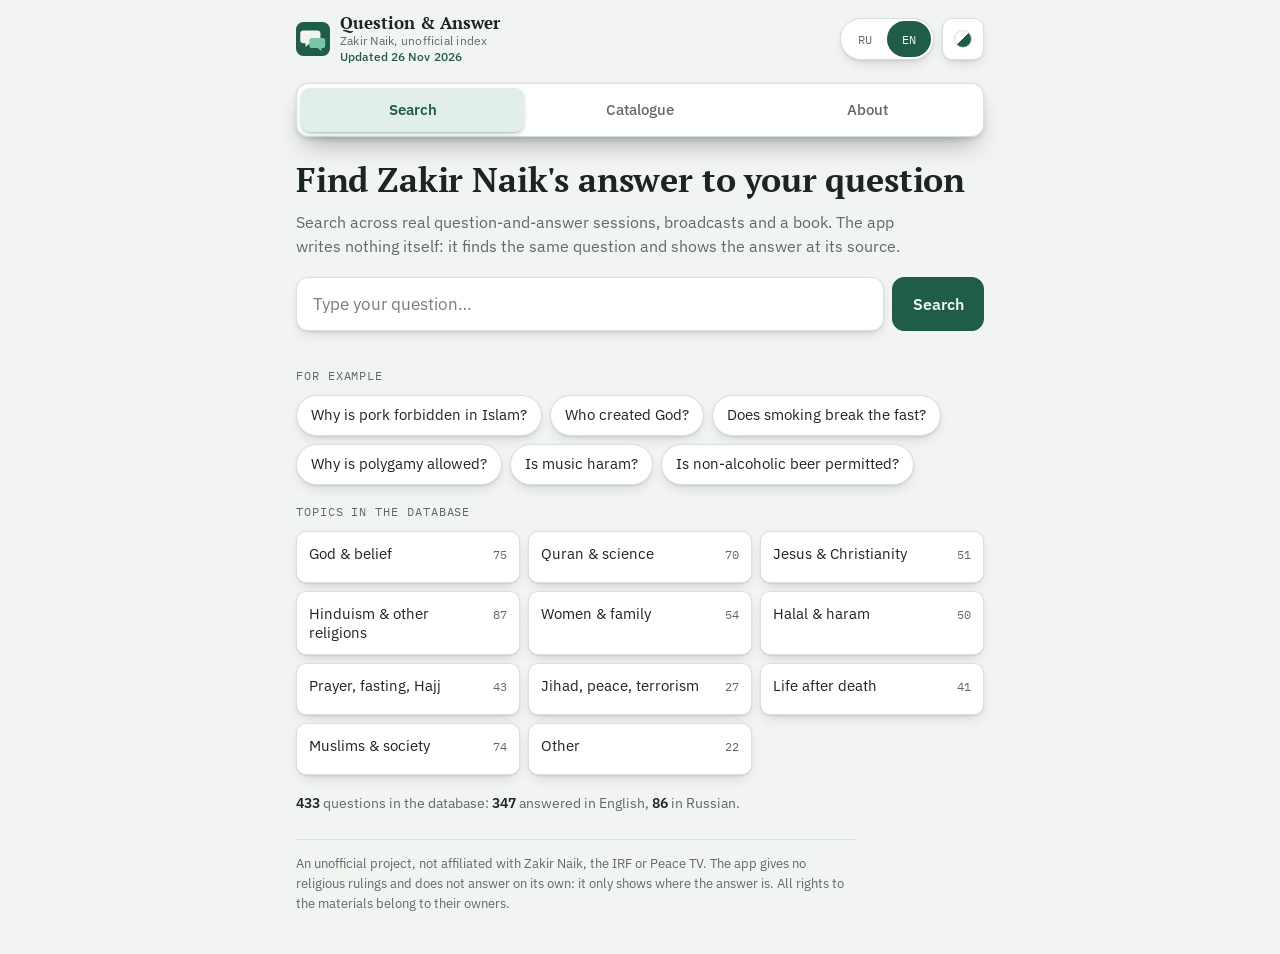
==== commit c930ce87: "База: +201 вопрос (433), дата обновления в шапке - 187 вопросов из 15 английских сессий zakirnaik.co" ====
--- a/index.html
+++ b/index.html
@@ -38,7 +38,7 @@
         <path class="i-a" d="M14 16h26a6 6 0 0 1 6 6v12a6 6 0 0 1-6 6H26l-8 7v-7h-4a6 6 0 0 1-6-6V22a6 6 0 0 1 6-6z"/>
         <path class="i-b" d="M30 30h20a5 5 0 0 1 5 5v9a5 5 0 0 1-5 5h-2v6l-7-6h-11a5 5 0 0 1-5-5v-9a5 5 0 0 1 5-5z"/>
       </svg>
-      <span><b data-i18n="brand">Вопрос — ответ</b><small data-i18n="brandSub">Закир Найк, неофициальный указатель</small></span>
+      <span><b data-i18n="brand">Вопрос — ответ</b><small data-i18n="brandSub">Закир Найк, неофициальный указатель</small><small class="upd" id="upd"><time datetime="2026-11-26">Обновлено 26.11.2026</time></small></span>
     </a>
     <div class="controls">
       <div class="lang" role="group" aria-label="Язык / Language">
--- a/styles.css
+++ b/styles.css
@@ -98,6 +98,8 @@
 .brand .i-b { fill: var(--icon-b); }
 .brand b { font-family: var(--display); font-size: 1.05rem; line-height: 1.15; display: block; }
 .brand small { display: block; color: var(--muted); font-size: .74rem; letter-spacing: .02em; line-height: 1.3; }
+.brand > span { min-width: 0; }
+.brand small.upd { font-size: .72rem; font-weight: 500; letter-spacing: .01em; font-variant-numeric: tabular-nums; color: var(--accent); margin-top: 1px; }
 .controls { display: flex; align-items: center; gap: 8px; flex: none; }
 .lang { display: flex; border: 1px solid var(--line); border-radius: 99px; padding: 2px; background: var(--surface); box-shadow: var(--shade); }
 .lang button {
@@ -258,11 +260,14 @@
 .reveal > .reveal-in { min-height: 0; overflow: hidden; }
 .reveal.open { grid-template-rows: 1fr; opacity: 1; }
 .reveal.done > .reveal-in { overflow: visible; }
+/* iOS Safari: после раскрытия — обычный блок, иначе плеер внутри карточки не перерисовывается */
+.reveal.done { display: block; }
 .player-slot:empty { display: none; }
 
 /* плеер в карточке */
 .media { border-radius: 10px; overflow: hidden; background: var(--bg); border: 1px solid var(--line); }
-.media .frame { position: relative; width: 100%; aspect-ratio: 16 / 9; background: #000; }
+/* высота 16:9 через padding: в iOS Safari aspect-ratio внутри сетки иногда даёт нулевую высоту */
+.media .frame { position: relative; width: 100%; height: 0; padding-top: 56.25%; background: #000; }
 .media .frame iframe, .media .frame video { position: absolute; inset: 0; width: 100%; height: 100%; border: 0; }
 .media-audio { padding: 12px; display: flex; flex-direction: column; gap: 10px; }
 .media-audio audio { width: 100%; height: 44px; }
@@ -358,5 +363,5 @@
 @media (max-width: 380px) {
   .btn.go { min-width: 72px; padding: 9px 10px; }
   .slip { grid-template-columns: 4.6em minmax(0, 1fr); }
-  .brand small { display: none; }
-}
+  .brand small:not(.upd) { display: none; }
+}
